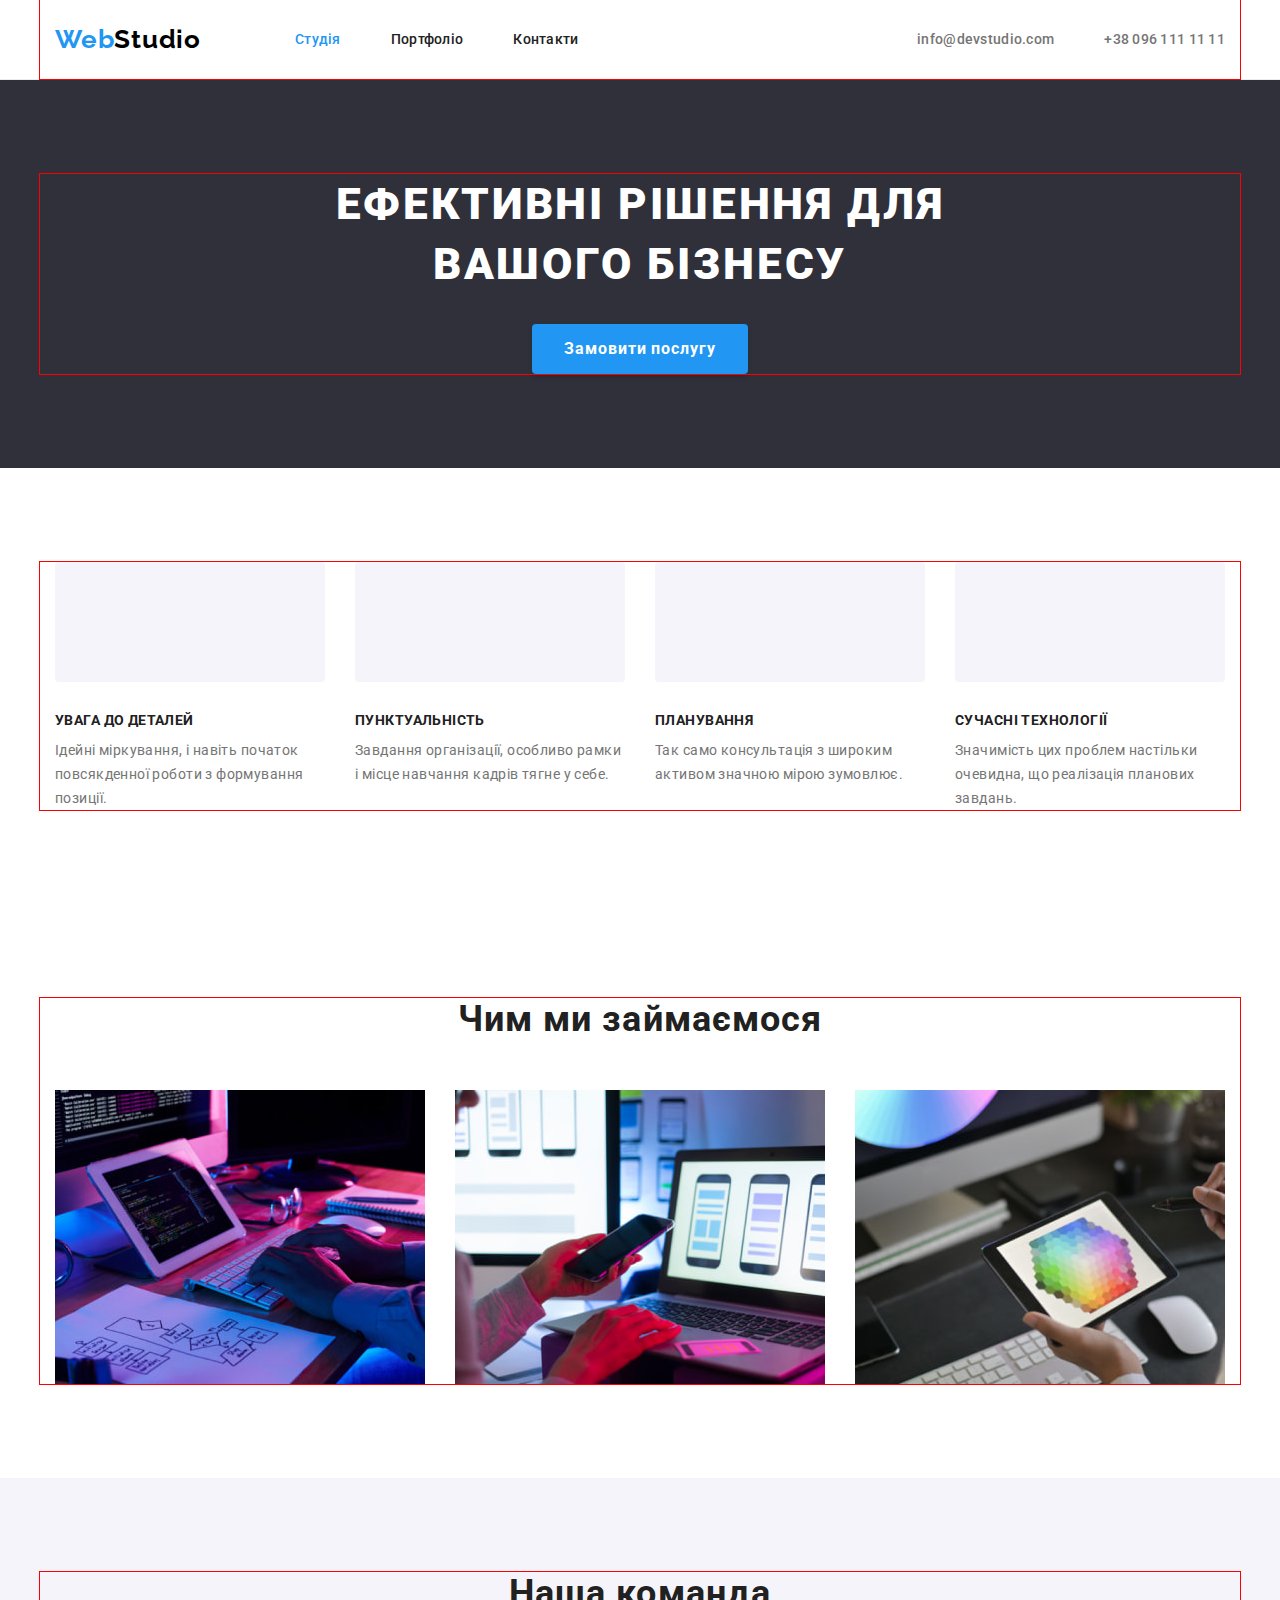
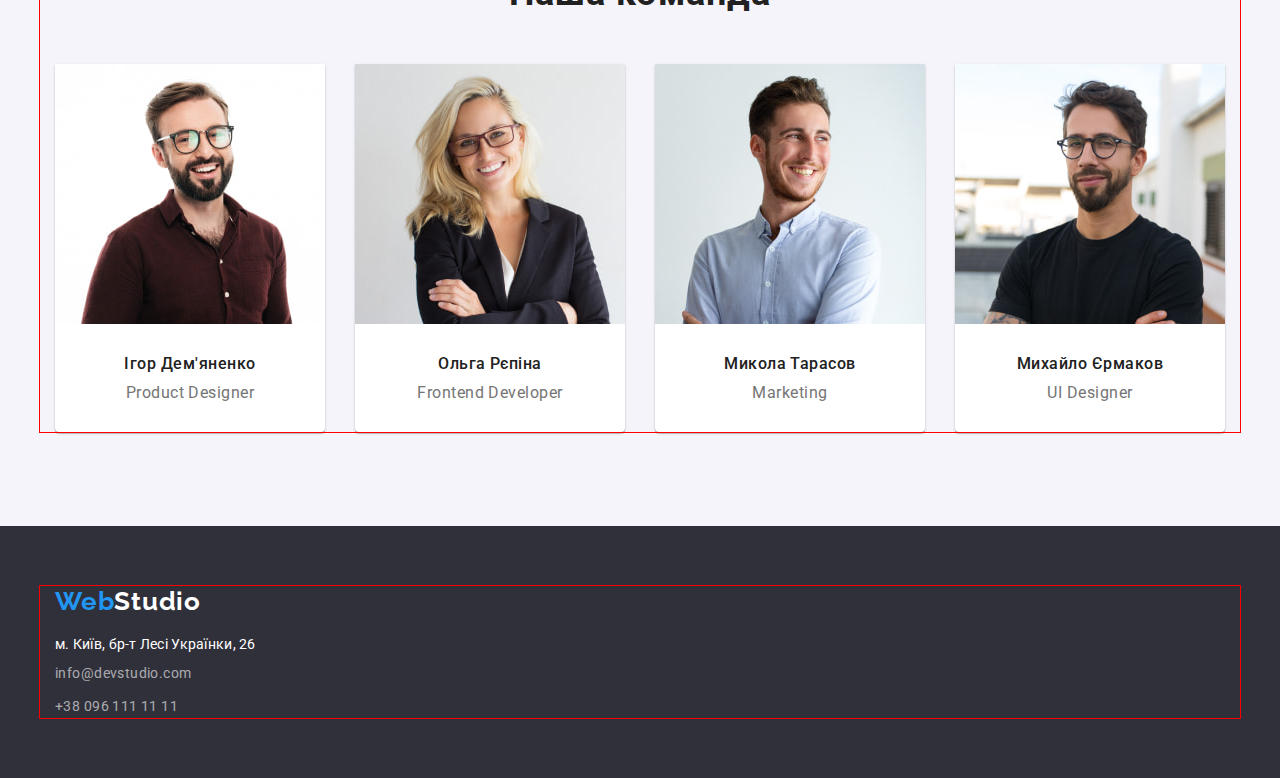
==== index.html @ a97c6497 "all css for two pages" ====
<!DOCTYPE html>
<html lang="uk">
  <head>
    <meta charset="UTF-8" />
    <meta http-equiv="X-UA-Compatible" content="IE=edge" />
    <meta name="viewport" content="width=device-width, initial-scale=1.0" />
    <title>WebStudio</title>
    <link rel="preconnect" href="https://fonts.googleapis.com" />
    <link rel="preconnect" href="https://fonts.gstatic.com" crossorigin />
    <link
      href="https://fonts.googleapis.com/css2?family=Raleway:wght@700&family=Roboto:wght@400;500;700;900&display=swap"
      rel="stylesheet"
    />
    <link rel="stylesheet" href="https://cdnjs.cloudflare.com/ajax/libs/modern-normalize/1.0.0/modern-normalize.min.css">
    <link rel="stylesheet" href="./styles.css" />
  </head>
  <body>
    <!-- Header -->
    <header class="header">
      <div class="header-container container">
        <a class="logo link" href="./index.html"
          ><span class="logo-blue">Web</span>Studio</a
        >
        <nav class="header-nav">
          <ul class="nav-list list">
            <li class="nav-item">
              <a class="nav-link link link-current" href="./index.html"
                >Студія</a
              >
            </li>
            <li class="nav-item">
              <a class="nav-link link" href="./portfolio.html">Портфоліо</a>
            </li>
            <li class="nav-item">
              <a class="nav-link link" href="./contacts.html">Контакти</a>
            </li>
        </nav>
        </ul>
        <ul class="list">
          <li class="nav-item">
            <a class="header-link link" href="mailto:info@devstudio.com"
              >info@devstudio.com</a
            >
          </li>
          <li class="nav-item">
            <a class="header-link link" href="tel:+380961111111"
              >+38 096 111 11 11</a
            >
          </li>
        </ul>
      </div>
    </header>
    <main>
      <!-- Hero -->
      <section class="hero section">
        <div class="container">
        <h1 class="title">Ефективні рішення для вашого бізнесу</h1>
        <button class="btn main-btn uppertitle" type="button">Замовити послугу
        </button>
        </div>
      </section>
      <!-- Benefits -->
      <section class="benefits section">
        <div class="container">
          <h2 class="is-hidden">benefits</h2>
        <ul class="list benefits-list">
          <li class="benefits-list-item">
            <div class="logo-bg">
              </div>
            <h3 class="uppertittle">УВАГА ДО ДЕТАЛЕЙ</h3>
            <p class="undertitle">
              Ідейні міркування, і навіть початок повсякденної роботи з
              формування позиції.
            </p>
            
          </li>
          <li class="benefits-list-item">
            <div class="logo-bg">
              </div>
            <h3 class="uppertittle">ПУНКТУАЛЬНІСТЬ</h3>
            <p class="undertitle">
              Завдання організації, особливо рамки і місце навчання кадрів тягне
              у себе.
            </p>
            
          </li>
          <li class="benefits-list-item">
            <div class="logo-bg">
              </div>
            <h3 class="uppertittle">ПЛАНУВАННЯ</h3>
            <p class="undertitle">
              Так само консультація з широким активом значною мірою зумовлює.
            </p>
            
          </li>
          <li class="benefits-list-item">
            <div class="logo-bg">
              </div>
            <h3 class="uppertittle">СУЧАСНІ ТЕХНОЛОГІЇ</h3>
            <p class="undertitle">
              Значимість цих проблем настільки очевидна, що реалізація планових
              завдань.
            </p>
            
          </li>
        </ul>
        </div>
      </section>
      <!-- About -->
      <section class="about section">
        <div class="container">
        <h2 class="section-title">Чим ми займаємося</h2>
        <ul class="about-list list">
          <li>
            <img
              src="./images/about/img1.jpeg"
              alt="notebook"
              width="370"
              height="294"
            />
          </li>
          <li>
            <img
              src="./images/about/img2.jpeg"
              alt="phone"
              width="370"
              height="294"
            />
          </li>
          <li>
            <img
              src="./images/about/img3.jpeg"
              alt="tablet"
              width="370"
              height="294"
            />
          </li>
        </ul>
        </div>
      </section>
      <!-- Team -->
      <section class="team-section section">
        <div class="container">
        <h2 class="section-title">Наша команда</h2>
        <ul class="team-list list">
          <li class="team-item card-bg">
            <img src="./images/team/img1.jpeg" alt="guy1" />
            <div class="team-description">
            <h3 class="name-uppertitle">Ігор Дем'яненко</h3>
            <p class="position">Product Designer</p>
            <!-- <ul>
                    <li></li>
                    <li></li>
                    <li></li>
                    <li></li>
                </ul> -->
              </div>
          </li>
          <li class="team-item">
            <img src="./images/team/img2.jpeg" alt="girl" />
            <div class="team-description">
            <h3 class="name-uppertitle">Ольга Рєпіна</h3>
            <p class="position">Frontend Developer</p>
            <!-- <ul>
                    <li></li>
                    <li></li>
                    <li></li>
                    <li></li>
                </ul> -->

              </div>
          </li>
          <li class="team-item">
            <img src="./images/team/img3.jpeg" alt="" />
            <div class="team-description">
            <h3 class="name-uppertitle">Микола Тарасов</h3>
            <p class="position">Marketing</p>
            <!-- <ul>
                    <li></li>
                    <li></li>
                    <li></li>
                    <li></li>
                </ul> -->
            </div>
          </li>
          <li class="team-item">
            <img src="./images/team/img4.jpeg" alt="" />
            <div class="team-description">
            <h3 class="name-uppertitle">Михайло Єрмаков</h3>
            <p class="position">UI Designer</p>
            <!-- <ul>
                    <li></li>
                    <li></li>
                    <li></li>
                    <li></li>
                </ul> -->
            </div>
          </li>
        </ul>
        </div>
      </section>
      <!-- Clients -->
      <!-- <section class="clients-section section">
        <h2></h2>
        <ul>
            <li><img src="" alt=""></li>
            <li><img src="" alt=""></li>
            <li><img src="" alt=""></li>
            <li><img src="" alt=""></li>
            <li><img src="" alt=""></li>
            <li><img src="" alt=""></li>
        </ul>
    </section> -->
      <!-- Footer -->
    </main>
    <footer class="footer">
      <div class="container">
        <div class="footer-block">
      <a class="logo-footer logo link" href="./index.html"
        ><span class="logo-blue">Web</span>Studio</a
      >
      <address class="address">
        <ul class="list">
          <li>
            <a class="footer-address link" href=""
              >м. Київ, бр-т Лесі Українки, 26</a
            >
          </li>
          <li>
            <a class="footer-link link" href="mailto:info@devstudio.com"
              >info@devstudio.com</a
            >
          </li>
          <li>
            <a class="footer-link link" href="tel:+380961111111"
              >+38 096 111 11 11</a
            >
          </li>
        </ul>
        </div>
      </address>
      </div>
    </footer>
  </body>
</html>
---- styles.css ----
:root {
  --accent-color: #2196f3;
  --main-title-color: #212121;
  --typography-color: #757575;
  --logo-color: #000;
  --main-color: #ffffff;
  --background-color: #2f303a;
  --border-color: #ECECEC;
  --background-color-btn:#f5f4fa;
  --portfolio-border-color:#EEE;
  --indent: 30px;
  --items: 4;
}
body {
  font-family: "Roboto", sans-serif;
  background-color: var(--main-color);
  font-size: 14px;
  letter-spacing: 0.28px;
  color: var(--main-title-color);
}
.container {
  width: 1200px;
  padding: 0 15px;
  margin: 0 auto;
  outline: 1px red solid;
}
.link {
  text-decoration: none;
}
/* .link-current {
  color: var(--accent-color);
} */

/* reset starts */
h1,
h2,
h3,
h4,
h5,
h6,
p {
  margin: 0;
}
.list {
  list-style: none;
  margin: 0;
  padding: 0;
}

img {
  display: block;
  max-width: 100%;
  height: auto;
}
.btn {
  flex-shrink: 0;
  border-radius: 4px;
  background: var(--accent-color);
  box-shadow: 0px 4px 4px 0px rgba(0, 0, 0, 0.15);
}

.btn:hover,
.btn:focus,
.btn-list:hover,
.btn-list:focus {
  color: var(--main-color);
  background: var(--accent-color);
}
.section {
  padding-top: 94px;
  padding-bottom: 94px;
}
/* reset ends */

/* Header */
.header {
  border-bottom: 1px solid var(--border-color);
  background: var(--main-color);
}

.header-container {
  display: flex;
  flex-direction: row;
  align-items: center;
}
.header .list,
.header-nav .list {
  display: flex;
  flex-direction: row;
  column-gap: 50px;
  margin-left: auto;
}

.logo {
  font-family: "Raleway";
  color: var(--logo-color);
  font-size: 26px;
  font-style: normal;
  font-weight: 700;
  line-height: normal;
  letter-spacing: 0.78px;
  margin-right: 94px;
  padding-top: 24px;
  padding-bottom: 25px;
}
.logo-blue {
  color: var(--accent-color);
}

.nav-list {
  margin: 0;
  padding: 0;
}

/* .nav-item {
    
} */
.header-link,
.nav-link {
  font-style: normal;
  font-weight: 500;
  line-height: normal;
  letter-spacing: 0.28px;
  color: var(--main-title-color);
}
.header-link {
    /* font-style: normal;
    font-weight: 500;
    line-height: normal;
    letter-spacing: 0.28px; */
  color: var(--typography-color);
}
.header-link:hover,
.header-link:focus,
.nav-link:hover,
.nav-link:focus,
.footer-link:hover,
.footer-link:focus,
.link-current {
  color: var(--accent-color);
}

/* Hero */
.hero {
  max-width: 1600px;
  text-align: center;
  background-color: var(--background-color);
}
.title {
  width: 696px;
  margin-right: auto;
  margin-left: auto;
  margin-bottom: 30px;
  color: var(--main-color);
  text-align: center;
  font-size: 44px;
  font-style: normal;
  font-weight: 900;
  line-height: 60px;
  letter-spacing: 2.64px;
  text-transform: uppercase;
}
.main-btn {
  min-width: 216px;
  padding: 10px 32px;
  margin: auto;
  border-style: none;
  color: var(--main-color);
    text-align: center;
    font-size: 16px;
    font-style: normal;
    font-weight: 700;
    line-height: 30px;
    letter-spacing: 0.96px;
}

.name-uppertitle {
  color: var(--main-title-color);
  font-size: 16px;
  text-align: center;
  font-style: normal;
  font-weight: 500;
  line-height: normal;
  letter-spacing: 0.48px;
  margin-top: 30px;
}


/* Benefits */
.benefits .list {
  display: flex;
  flex-direction: row;
  gap: 30px;
}
.benefits-list-item {
  flex-basis: calc((100% - var(--indent) * var(--items) - 1)) / var(--items);
}
.is-hidden {
  display: none;
}
.uppertittle {
  color: var(--main-title-color);
  font-size: 14px;
  font-style: normal;
  font-weight: 700;
  line-height: calc(16/ 14);
  letter-spacing: 0.42px;
  margin-bottom: 10px;
} 
.undertitle {
  color: var(--typography-color);
  font-style: normal;
  font-weight: 400;
  line-height: 24px;
  letter-spacing: 0.42px;
}
.logo-bg {
  width: 270px;
  height: 120px;
  display: block;
  padding: 25px 100px;
  border-radius: 4px;
  background-color: #F5F4FA;
  margin-bottom: 30px;
}
/* ABOUT */
.section-title {
  text-align: center;
  font-size: 36px;
  font-style: normal;
  font-weight: 700;
  line-height: normal;
  letter-spacing: 1.08px;
  margin-bottom: 50px;
}
.about-list {
  display:flex;
  flex-direction: row;
  gap: 30px;
}

/* Team */
.team-section {
  background:#F5F4FA;
}
.team-list {
display: flex;
flex-direction: row;
gap: 30px;
}
.team-description {
  margin: 30px auto;
}
.team-item {
  border-radius: 0px 0px 4px 4px;
    background: #FFF;
  
    box-shadow: 0px 2px 1px 0px rgba(0, 0, 0, 0.20), 0px 1px 1px 0px rgba(0, 0, 0, 0.14), 0px 1px 3px 0px rgba(0, 0, 0, 0.12);
}
.position {
  color: var(--typography-color);
  text-align: center;
  font-size: 16px;
  font-style: normal;
  font-weight: 400;
  line-height: normal;
  letter-spacing: 0.48px;
  margin-top: 10px;
}

/* Footer */
.footer {
  padding: 60px 0;
  background-color: var(--background-color);
}
.footer .container {
  display: flex;
  column-gap: 70px;
  align-items: baseline;
}
.logo-footer,
.footer-address {
  color: var(--main-color);
}

.address {
  margin-top: 20px;
  font-style: normal;
}

.footer-link {
  color: rgba(255, 255, 255, 0.6);
  font-style: normal;
  font-weight: 400;
  line-height: calc(24/14);
  letter-spacing: 0.42px;
  text-decoration: none;
}
.address li:nth-child(-n + 2) {
  margin-bottom: 9px;
}

/* ----SECOND PAGE---- */
.portfolio-btn {
  font-family: inherit;
  font-weight: 500;
  font-size: 16px;
  line-height: 26px;
  text-align: center;
  letter-spacing: 0.48px;
  cursor: pointer;
  border-style: none;
  background: var(--background-color-btn);
  border-radius: 4px;
  padding: 6px 22px;
}
.portfolio-list-btn {
    margin-bottom: 50px;
      display: flex;
      justify-content: center;
      column-gap: 8px;

}
.portfolio-list {
  display: flex;
  flex-wrap: wrap;
  gap: 30px;
}
.description {
  padding: 20px 24px;
  border-right: var(--portfolio-border-color) 1px solid;
  border-left: var(--portfolio-border-color) 1px solid;
  border-bottom: var(--portfolio-border-color) 1px solid;
}

.subtitle {
  color: var(--main-title-color);
    font-size: 18px;
    font-style: normal;
    font-weight: 700;
    line-height: calc(36/18);
    letter-spacing: 1.08px;
}

.project {
  color:var(--typography-color);
    font-size: 16px;
    font-style: normal;
    font-weight: 400;
    line-height: calc(30/16);
    letter-spacing: 0.48px;
}
/* .btn-list {

} */
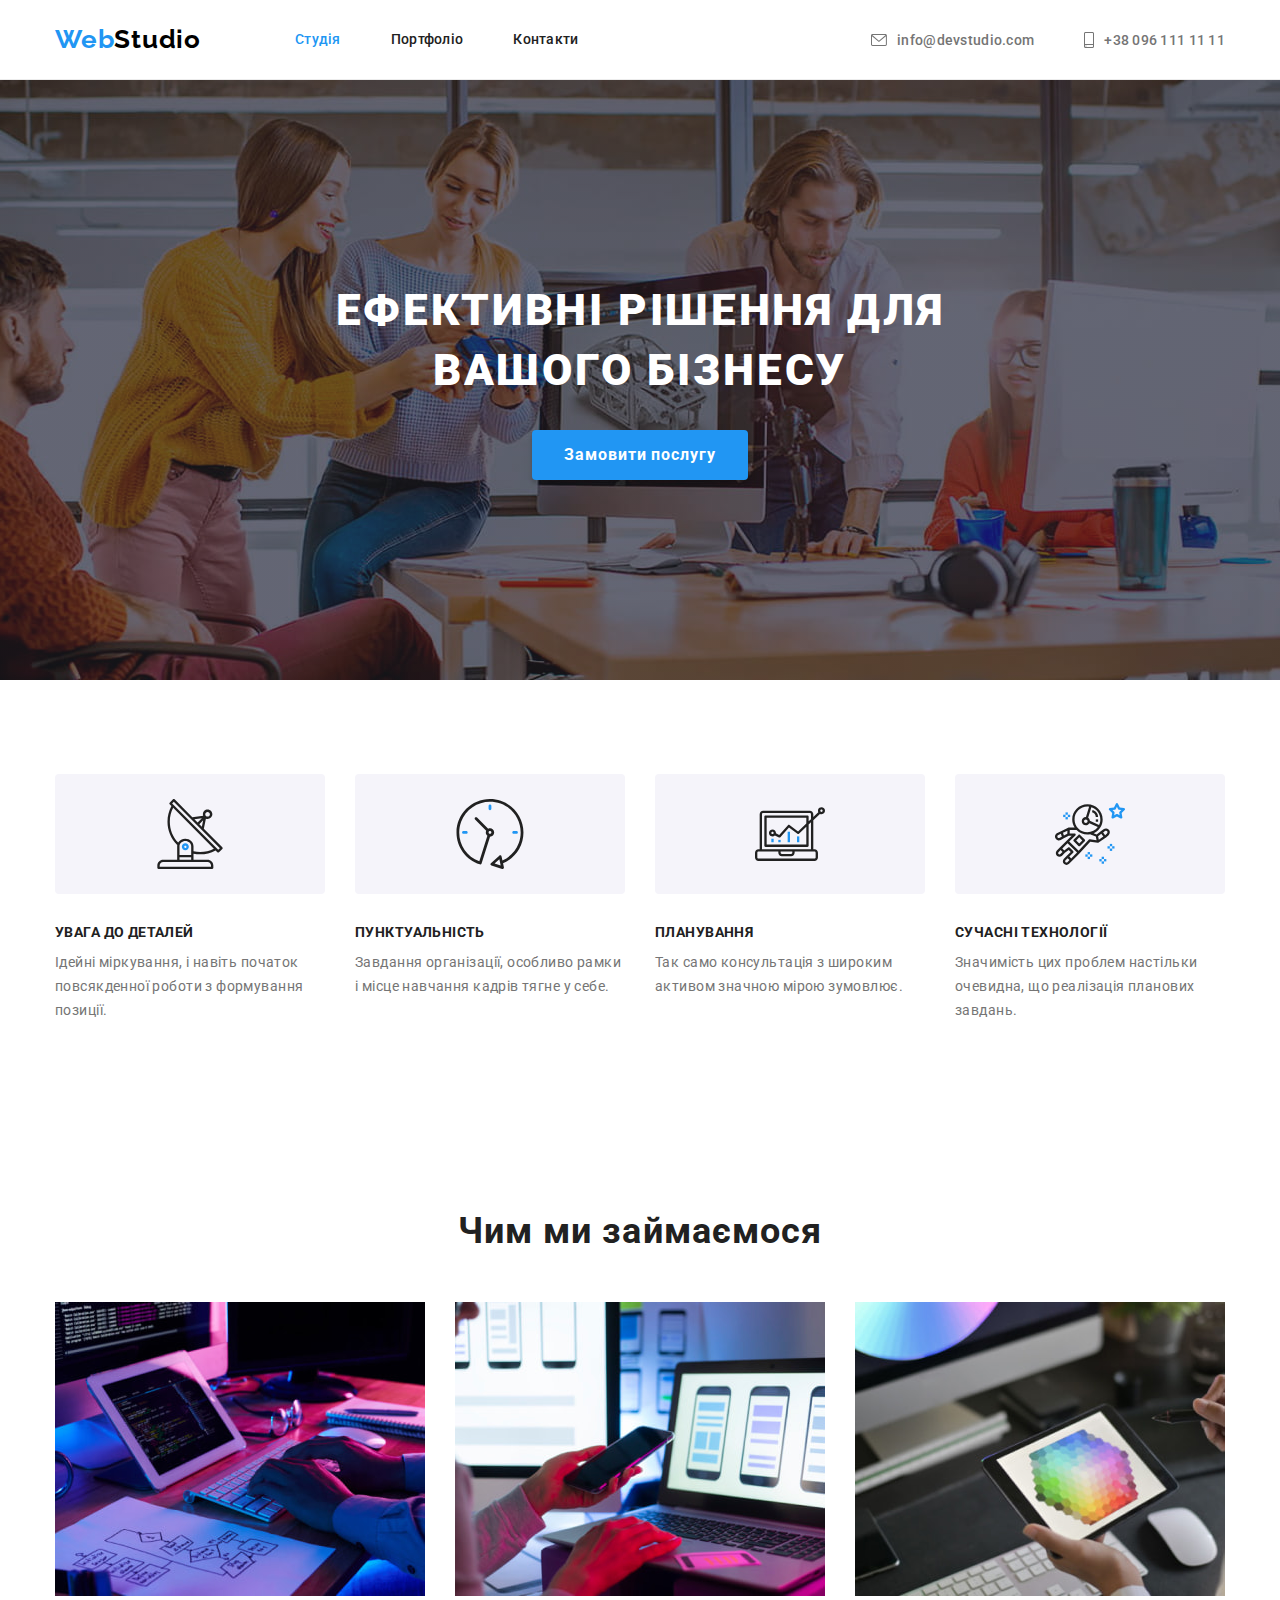
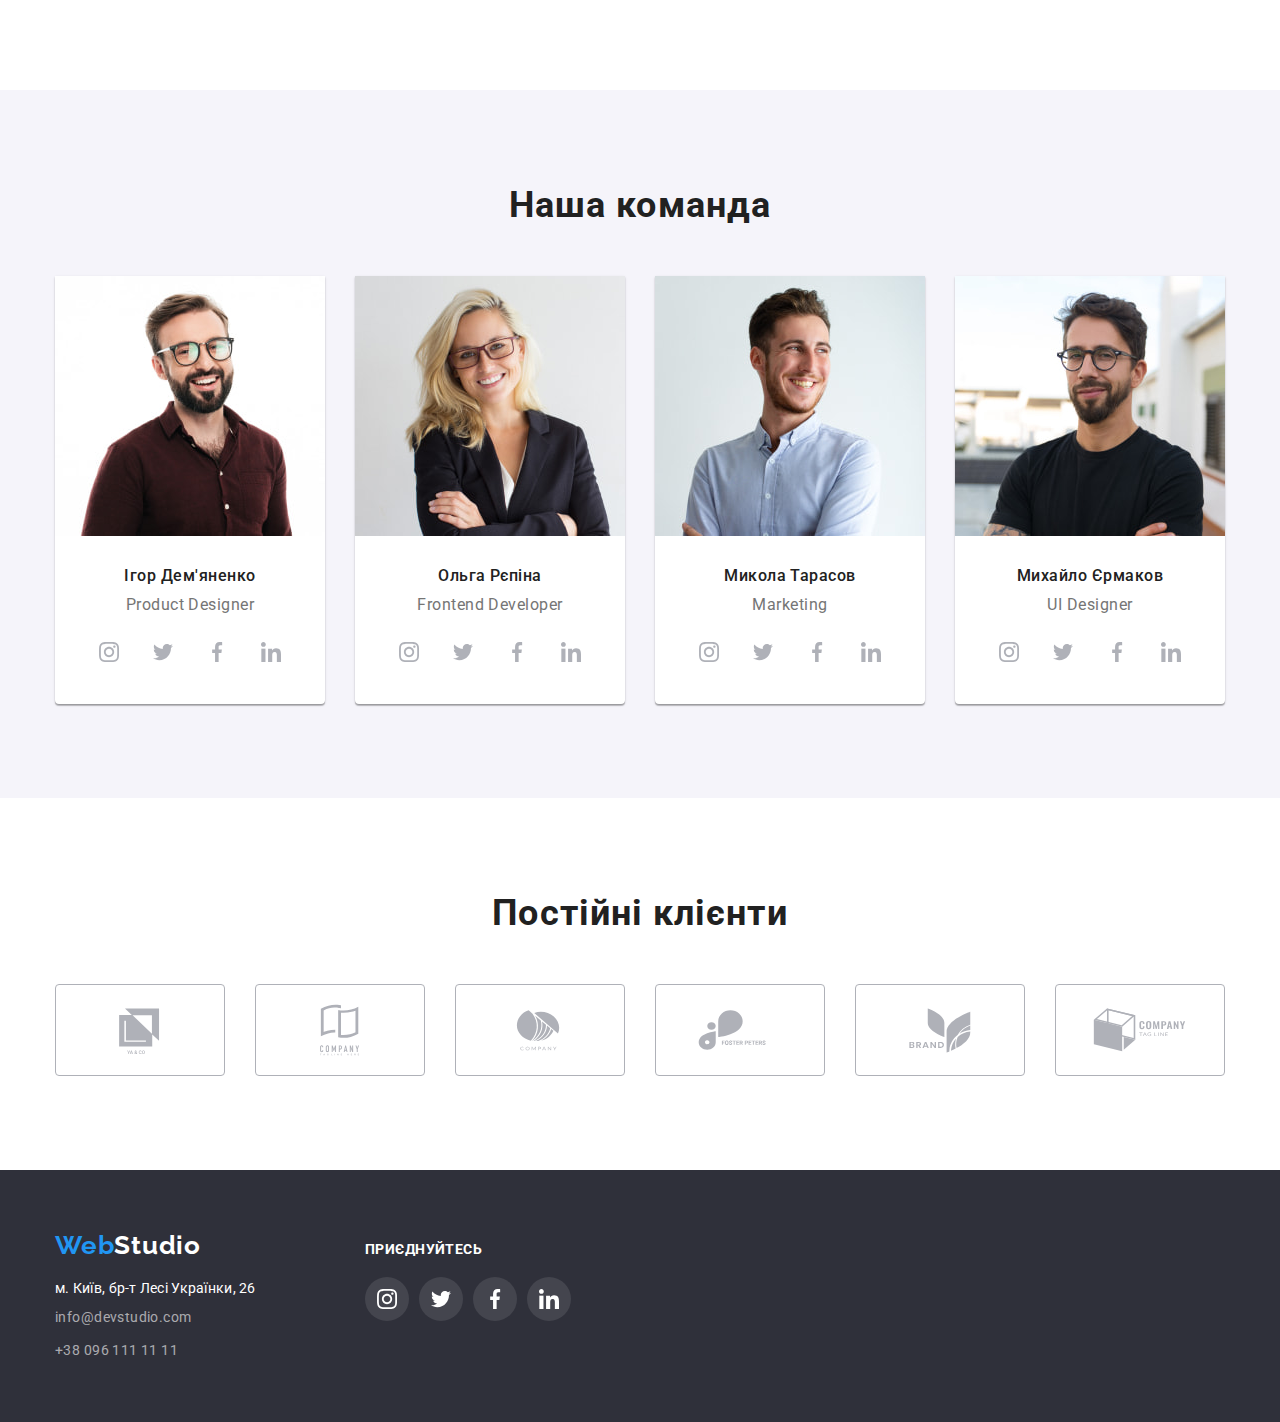
==== commit 5526d26c: "icons+bg-images" ====
--- a/index.html
+++ b/index.html
@@ -1,245 +1,407 @@
 <!DOCTYPE html>
 <html lang="uk">
-  <head>
-    <meta charset="UTF-8" />
-    <meta http-equiv="X-UA-Compatible" content="IE=edge" />
-    <meta name="viewport" content="width=device-width, initial-scale=1.0" />
-    <title>WebStudio</title>
-    <link rel="preconnect" href="https://fonts.googleapis.com" />
-    <link rel="preconnect" href="https://fonts.gstatic.com" crossorigin />
-    <link
-      href="https://fonts.googleapis.com/css2?family=Raleway:wght@700&family=Roboto:wght@400;500;700;900&display=swap"
-      rel="stylesheet"
-    />
-    <link rel="stylesheet" href="https://cdnjs.cloudflare.com/ajax/libs/modern-normalize/1.0.0/modern-normalize.min.css">
-    <link rel="stylesheet" href="./styles.css" />
-  </head>
-  <body>
-    <!-- Header -->
-    <header class="header">
-      <div class="header-container container">
-        <a class="logo link" href="./index.html"
-          ><span class="logo-blue">Web</span>Studio</a
-        >
-        <nav class="header-nav">
-          <ul class="nav-list list">
-            <li class="nav-item">
-              <a class="nav-link link link-current" href="./index.html"
-                >Студія</a
-              >
-            </li>
-            <li class="nav-item">
-              <a class="nav-link link" href="./portfolio.html">Портфоліо</a>
-            </li>
-            <li class="nav-item">
-              <a class="nav-link link" href="./contacts.html">Контакти</a>
-            </li>
-        </nav>
-        </ul>
-        <ul class="list">
+
+<head>
+  <meta charset="UTF-8" />
+  <meta http-equiv="X-UA-Compatible" content="IE=edge" />
+  <meta name="viewport" content="width=device-width, initial-scale=1.0" />
+  <title>WebStudio</title>
+  <link rel="preconnect" href="https://fonts.googleapis.com" />
+  <link rel="preconnect" href="https://fonts.gstatic.com" crossorigin />
+  <link href="https://fonts.googleapis.com/css2?family=Raleway:wght@700&family=Roboto:wght@400;500;700;900&display=swap"
+    rel="stylesheet" />
+  <link rel="stylesheet" href="https://cdnjs.cloudflare.com/ajax/libs/modern-normalize/1.0.0/modern-normalize.min.css">
+  <link rel="stylesheet" href="./styles.css" />
+</head>
+
+<body>
+  <!-- Header -->
+  <header class="header">
+    <div class="header-container container">
+      <a class="logo link" href="./index.html"><span class="logo-blue">Web</span>Studio</a>
+      <nav class="header-nav">
+        <ul class="nav-list list">
           <li class="nav-item">
-            <a class="header-link link" href="mailto:info@devstudio.com"
-              >info@devstudio.com</a
-            >
+            <a class="nav-link link link-current" href="./index.html">Студія</a>
           </li>
           <li class="nav-item">
-            <a class="header-link link" href="tel:+380961111111"
-              >+38 096 111 11 11</a
-            >
-          </li>
-        </ul>
-      </div>
-    </header>
-    <main>
-      <!-- Hero -->
-      <section class="hero section">
-        <div class="container">
+            <a class="nav-link link" href="./portfolio.html">Портфоліо</a>
+          </li>
+          <li class="nav-item">
+            <a class="nav-link link" href="./contacts.html">Контакти</a>
+          </li>
+      </nav>
+      </ul>
+      <ul class="list">
+        <li class="nav-item">
+          <a class="header-link link" href="mailto:info@devstudio.com">
+            <svg class="header-icon" width="16" height="12">
+              <use href="./images/icons/icons.svg#icon-envelope"></use>
+            </svg> info@devstudio.com</a>
+        </li>
+        <li class="nav-item">
+          <a class="header-link link" href="tel:+380961111111">
+            <svg class="header-icon" width="10" height="16">
+              <use href="./images/icons/icons.svg#icon-smartphone"></use>
+            </svg>+38 096 111 11 11</a>
+        </li>
+      </ul>
+    </div>
+  </header>
+  <main>
+    <!-- Hero -->
+    <section class="hero section">
+      <div class="container">
         <h1 class="title">Ефективні рішення для вашого бізнесу</h1>
-        <button class="btn main-btn uppertitle" type="button">Замовити послугу
+        <button class="btn main-btn btn-uppertitle" type="button">Замовити послугу
         </button>
-        </div>
-      </section>
-      <!-- Benefits -->
-      <section class="benefits section">
-        <div class="container">
-          <h2 class="is-hidden">benefits</h2>
+      </div>
+    </section>
+    <!-- Benefits -->
+    <section class="benefits section">
+      <div class="container">
+        <h2 class="is-hidden">benefits</h2>
         <ul class="list benefits-list">
           <li class="benefits-list-item">
             <div class="logo-bg">
-              </div>
-            <h3 class="uppertittle">УВАГА ДО ДЕТАЛЕЙ</h3>
+              <svg class="benefits-svg" width="70" height="70">
+                <use href="/images/icons/icons.svg#icon-antenna"></use>
+              </svg>
+            </div>
+            <h3 class="uppertitle">УВАГА ДО ДЕТАЛЕЙ</h3>
             <p class="undertitle">
               Ідейні міркування, і навіть початок повсякденної роботи з
               формування позиції.
             </p>
-            
+
           </li>
           <li class="benefits-list-item">
             <div class="logo-bg">
-              </div>
-            <h3 class="uppertittle">ПУНКТУАЛЬНІСТЬ</h3>
+              <svg class="benefits-svg" width="70" height="70">
+                <use href="/images/icons/icons.svg#icon-clock"></use>
+              </svg>
+            </div>
+            <h3 class="uppertitle">ПУНКТУАЛЬНІСТЬ</h3>
             <p class="undertitle">
               Завдання організації, особливо рамки і місце навчання кадрів тягне
               у себе.
             </p>
-            
+
           </li>
           <li class="benefits-list-item">
             <div class="logo-bg">
-              </div>
-            <h3 class="uppertittle">ПЛАНУВАННЯ</h3>
+              <svg class="benefits-svg" width="70" height="70">
+                <use href="/images/icons/icons.svg#icon-diagram"></use>
+              </svg>
+            </div>
+            <h3 class="uppertitle">ПЛАНУВАННЯ</h3>
             <p class="undertitle">
               Так само консультація з широким активом значною мірою зумовлює.
             </p>
-            
+
           </li>
           <li class="benefits-list-item">
             <div class="logo-bg">
-              </div>
-            <h3 class="uppertittle">СУЧАСНІ ТЕХНОЛОГІЇ</h3>
+              <svg class="benefits-svg" width="70" height="70">
+                <use href="/images/icons/icons.svg#icon-astronaut"></use>
+              </svg>
+            </div>
+            <h3 class="uppertitle">СУЧАСНІ ТЕХНОЛОГІЇ</h3>
             <p class="undertitle">
               Значимість цих проблем настільки очевидна, що реалізація планових
               завдань.
             </p>
-            
+
           </li>
         </ul>
-        </div>
-      </section>
-      <!-- About -->
-      <section class="about section">
-        <div class="container">
+      </div>
+    </section>
+    <!-- About -->
+    <section class="about section">
+      <div class="container">
         <h2 class="section-title">Чим ми займаємося</h2>
         <ul class="about-list list">
           <li>
-            <img
-              src="./images/about/img1.jpeg"
-              alt="notebook"
-              width="370"
-              height="294"
-            />
+            <img src="./images/about/img1.jpeg" alt="notebook" width="370" height="294" />
           </li>
           <li>
-            <img
-              src="./images/about/img2.jpeg"
-              alt="phone"
-              width="370"
-              height="294"
-            />
+            <img src="./images/about/img2.jpeg" alt="phone" width="370" height="294" />
           </li>
           <li>
-            <img
-              src="./images/about/img3.jpeg"
-              alt="tablet"
-              width="370"
-              height="294"
-            />
+            <img src="./images/about/img3.jpeg" alt="tablet" width="370" height="294" />
           </li>
         </ul>
-        </div>
-      </section>
-      <!-- Team -->
-      <section class="team-section section">
-        <div class="container">
+      </div>
+    </section>
+    <!-- Team -->
+    <section class="team-section section">
+      <div class="container">
         <h2 class="section-title">Наша команда</h2>
         <ul class="team-list list">
           <li class="team-item card-bg">
             <img src="./images/team/img1.jpeg" alt="guy1" />
             <div class="team-description">
-            <h3 class="name-uppertitle">Ігор Дем'яненко</h3>
-            <p class="position">Product Designer</p>
-            <!-- <ul>
-                    <li></li>
-                    <li></li>
-                    <li></li>
-                    <li></li>
-                </ul> -->
-              </div>
+              <h3 class="name-uppertitle">Ігор Дем'яненко</h3>
+              <p class="position">Product Designer</p>
+              <ul class="socials-list list">
+                <li class="socials-item">
+                  <a class="socials-link link" href="https://www.instagram.com/" target="_blank"
+                    rel="noopener noreferrer">
+                    <svg class="socials-icon" width="20" height="20">
+                      <use href="./images/icons/icons.svg#icon-instagram"></use>
+                    </svg>
+                  </a>
+                </li>
+                <li class="socials-item">
+                  <a class="socials-link link" href="https://www.twitter.com/" target="_blank"
+                    rel="noopener noreferrer">
+                    <svg class="socials-icon" width="20" height="20">
+                      <use href="./images/icons/icons.svg#icon-twitter"></use>
+                    </svg>
+                  </a>
+                </li>
+                <li class="socials-item">
+                  <a class="socials-link link" href="https://www.facebook.com/" target="_blank"
+                    rel="noopener noreferrer">
+                    <svg class="socials-icon" width="20" height="20">
+                      <use href="./images/icons/icons.svg#icon-facebook"></use>
+                    </svg>
+                  </a>
+                </li>
+                <li class="socials-item">
+                  <a class="socials-link link" href="https://www.linkedin.com/" target="_blank"
+                    rel="noopener noreferrer">
+                    <svg class="socials-icon" width="20" height="20">
+                      <use href="./images/icons/icons.svg#icon-linkedin"></use>
+                    </svg>
+                  </a>
+                </li>
+              </ul>
+            </div>
           </li>
           <li class="team-item">
             <img src="./images/team/img2.jpeg" alt="girl" />
             <div class="team-description">
-            <h3 class="name-uppertitle">Ольга Рєпіна</h3>
-            <p class="position">Frontend Developer</p>
-            <!-- <ul>
-                    <li></li>
-                    <li></li>
-                    <li></li>
-                    <li></li>
-                </ul> -->
-
-              </div>
+              <h3 class="name-uppertitle">Ольга Рєпіна</h3>
+              <p class="position">Frontend Developer</p>
+              <ul class="socials-list list">
+                <li class="socials-item">
+                  <a class="socials-link link" href="https://www.instagram.com/" target="_blank"
+                    rel="noopener noreferrer">
+                    <svg class="socials-icon" width="20" height="20">
+                      <use href="./images/icons/icons.svg#icon-instagram"></use>
+                    </svg>
+                  </a>
+                </li>
+                <li class="socials-item">
+                  <a class="socials-link link" href="https://www.twitter.com/" target="_blank"
+                    rel="noopener noreferrer">
+                    <svg class="socials-icon" width="20" height="20">
+                      <use href="./images/icons/icons.svg#icon-twitter"></use>
+                    </svg>
+                  </a>
+                </li>
+                <li class="socials-item">
+                  <a class="socials-link link" href="https://www.facebook.com/" target="_blank"
+                    rel="noopener noreferrer">
+                    <svg class="socials-icon" width="20" height="20">
+                      <use href="./images/icons/icons.svg#icon-facebook"></use>
+                    </svg>
+                  </a>
+                </li>
+                <li class="socials-item">
+                  <a class="socials-link link" href="https://www.linkedin.com/" target="_blank"
+                    rel="noopener noreferrer">
+                    <svg class="socials-icon" width="20" height="20">
+                      <use href="./images/icons/icons.svg#icon-linkedin"></use>
+                    </svg>
+                  </a>
+                </li>
+              </ul>
+            </div>
           </li>
           <li class="team-item">
             <img src="./images/team/img3.jpeg" alt="" />
             <div class="team-description">
-            <h3 class="name-uppertitle">Микола Тарасов</h3>
-            <p class="position">Marketing</p>
-            <!-- <ul>
-                    <li></li>
-                    <li></li>
-                    <li></li>
-                    <li></li>
-                </ul> -->
+              <h3 class="name-uppertitle">Микола Тарасов</h3>
+              <p class="position">Marketing</p>
+              <ul class="socials-list list">
+                <li class="socials-item">
+                  <a class="socials-link link" href="https://www.instagram.com/" target="_blank"
+                    rel="noopener noreferrer">
+                    <svg class="socials-icon" width="20" height="20">
+                      <use href="./images/icons/icons.svg#icon-instagram"></use>
+                    </svg>
+                  </a>
+                </li>
+                <li class="socials-item">
+                  <a class="socials-link link" href="https://www.twitter.com/" target="_blank"
+                    rel="noopener noreferrer">
+                    <svg class="socials-icon" width="20" height="20">
+                      <use href="./images/icons/icons.svg#icon-twitter"></use>
+                    </svg>
+                  </a>
+                </li>
+                <li class="socials-item">
+                  <a class="socials-link link" href="https://www.facebook.com/" target="_blank"
+                    rel="noopener noreferrer">
+                    <svg class="socials-icon" width="20" height="20">
+                      <use href="./images/icons/icons.svg#icon-facebook"></use>
+                    </svg>
+                  </a>
+                </li>
+                <li class="socials-item">
+                  <a class="socials-link link" href="https://www.linkedin.com/" target="_blank"
+                    rel="noopener noreferrer">
+                    <svg class="socials-icon" width="20" height="20">
+                      <use href="./images/icons/icons.svg#icon-linkedin"></use>
+                    </svg>
+                  </a>
+                </li>
+              </ul>
             </div>
           </li>
           <li class="team-item">
             <img src="./images/team/img4.jpeg" alt="" />
             <div class="team-description">
-            <h3 class="name-uppertitle">Михайло Єрмаков</h3>
-            <p class="position">UI Designer</p>
-            <!-- <ul>
-                    <li></li>
-                    <li></li>
-                    <li></li>
-                    <li></li>
-                </ul> -->
+              <h3 class="name-uppertitle">Михайло Єрмаков</h3>
+              <p class="position">UI Designer</p>
+              <ul class="socials-list list">
+                <li class="socials-item">
+                  <a class="socials-link link" href="https://www.instagram.com/" target="_blank"
+                    rel="noopener noreferrer">
+                    <svg class="socials-icon" width="20" height="20">
+                      <use href="./images/icons/icons.svg#icon-instagram"></use>
+                    </svg>
+                  </a>
+                </li>
+                <li class="socials-item">
+                  <a class="socials-link link" href="https://www.twitter.com/" target="_blank"
+                    rel="noopener noreferrer">
+                    <svg class="socials-icon" width="20" height="20">
+                      <use href="./images/icons/icons.svg#icon-twitter"></use>
+                    </svg>
+                  </a>
+                </li>
+                <li class="socials-item">
+                  <a class="socials-link link" href="https://www.facebook.com/" target="_blank"
+                    rel="noopener noreferrer">
+                    <svg class="socials-icon" width="20" height="20">
+                      <use href="./images/icons/icons.svg#icon-facebook"></use>
+                    </svg>
+                  </a>
+                </li>
+                <li class="socials-item">
+                  <a class="socials-link link" href="https://www.linkedin.com/" target="_blank"
+                    rel="noopener noreferrer">
+                    <svg class="socials-icon" width="20" height="20">
+                      <use href="./images/icons/icons.svg#icon-linkedin"></use>
+                    </svg>
+                  </a>
+                </li>
+              </ul>
             </div>
           </li>
         </ul>
-        </div>
-      </section>
-      <!-- Clients -->
-      <!-- <section class="clients-section section">
-        <h2></h2>
-        <ul>
-            <li><img src="" alt=""></li>
-            <li><img src="" alt=""></li>
-            <li><img src="" alt=""></li>
-            <li><img src="" alt=""></li>
-            <li><img src="" alt=""></li>
-            <li><img src="" alt=""></li>
+      </div>
+    </section>
+    <!-- Clients -->
+    <section class="clients section">
+      <h2 class="section-title">Постійні клієнти</h2>
+      <div class="container">
+        <ul class="list clients-list">
+          <li class="clients-item">
+            <svg class="socials-icon" width="106" height="60">
+              <use href="./images/icons/icons.svg#icon-client"></use>
+            </svg>
+          </li>
+          <li class="clients-item">
+            <svg class="socials-icon" width="106" height="60">
+              <use href="./images/icons/icons.svg#icon-client2"></use>
+            </svg>
+          </li>
+          <li class="clients-item">
+            <svg class="socials-icon" width="106" height="60">
+              <use href="./images/icons/icons.svg#icon-client3"></use>
+            </svg>
+          </li>
+          <li class="clients-item">
+            <svg class="socials-icon" width="106" height="60">
+              <use href="./images/icons/icons.svg#icon-client4"></use>
+            </svg>
+          </li>
+          <li class="clients-item">
+            <svg class="socials-icon" width="106" height="60">
+              <use href="./images/icons/icons.svg#icon-client5"></use>
+            </svg>
+          </li>
+          <li class="clients-item">
+            <svg class="socials-icon" width="106" height="60">
+              <use href="./images/icons/icons.svg#icon-client6"></use>
+            </svg>
+          </li>
         </ul>
-    </section> -->
-      <!-- Footer -->
-    </main>
-    <footer class="footer">
-      <div class="container">
-        <div class="footer-block">
-      <a class="logo-footer logo link" href="./index.html"
-        ><span class="logo-blue">Web</span>Studio</a
-      >
-      <address class="address">
-        <ul class="list">
-          <li>
-            <a class="footer-address link" href=""
-              >м. Київ, бр-т Лесі Українки, 26</a
-            >
-          </li>
-          <li>
-            <a class="footer-link link" href="mailto:info@devstudio.com"
-              >info@devstudio.com</a
-            >
-          </li>
-          <li>
-            <a class="footer-link link" href="tel:+380961111111"
-              >+38 096 111 11 11</a
-            >
+      </div>
+    </section>
+    <!-- Footer -->
+  </main>
+  <footer class="footer">
+    <div class="container">
+      <div class="footer-block">
+        <a class="logo-footer logo link" href="./index.html"><span class="logo-blue">Web</span>Studio</a>
+        <address class="address">
+          <ul class="list">
+            <li>
+              <a class="footer-address link" href="">м. Київ, бр-т Лесі Українки, 26</a>
+            </li>
+            <li>
+              <a class="footer-link link" href="mailto:info@devstudio.com">info@devstudio.com</a>
+            </li>
+            <li>
+              <a class="footer-link link" href="tel:+380961111111">+38 096 111 11 11</a>
+            </li>
+          </ul>
+        </address>
+      </div>
+      <div class="footer-socials">
+        <h3 class="uppertitle ft-title">приєднуйтесь</h3>
+        <ul class="socials-list list">
+          <li class="socials-item">
+            <a class="socials-link socials-ft link" href="https://www.instagram.com/" target="_blank"
+              rel="noopener noreferrer">
+              <svg class="socials-icon" width="20" height="20">
+                <use href="./images/icons/icons.svg#icon-instagram"></use>
+              </svg>
+            </a>
+          </li>
+          <li class="socials-item">
+            <a class="socials-link socials-ft link" href="https://www.twitter.com/" target="_blank"
+              rel="noopener noreferrer">
+              <svg class="socials-icon" width="20" height="20">
+                <use href="./images/icons/icons.svg#icon-twitter"></use>
+              </svg>
+            </a>
+          </li>
+          <li class="socials-item">
+            <a class="socials-link socials-ft link" href="https://www.facebook.com/" target="_blank"
+              rel="noopener noreferrer">
+              <svg class="socials-icon" width="20" height="20">
+                <use href="./images/icons/icons.svg#icon-facebook"></use>
+              </svg>
+            </a>
+          </li>
+          <li class="socials-item">
+            <a class="socials-link socials-ft link" href="https://www.linkedin.com/" target="_blank"
+              rel="noopener noreferrer">
+              <svg class="socials-icon" width="20" height="20">
+                <use href="./images/icons/icons.svg#icon-linkedin"></use>
+              </svg>
+            </a>
           </li>
         </ul>
-        </div>
-      </address>
-      </div>
-    </footer>
-  </body>
-</html>
+      </div>
+    </div>
+  </footer>
+</body>
+
+</html>--- a/styles.css
+++ b/styles.css
@@ -1,4 +1,3 @@
-
 :root {
   --accent-color: #2196f3;
   --main-title-color: #212121;
@@ -6,12 +5,13 @@
   --logo-color: #000;
   --main-color: #ffffff;
   --background-color: #2f303a;
-  --border-color: #ECECEC;
-  --background-color-btn:#f5f4fa;
-  --portfolio-border-color:#EEE;
+  --border-color: #ececec;
+  --background-color-btn: #f5f4fa;
+  --portfolio-border-color: #eee;
   --indent: 30px;
   --items: 4;
 }
+
 body {
   font-family: "Roboto", sans-serif;
   background-color: var(--main-color);
@@ -19,18 +19,21 @@
   letter-spacing: 0.28px;
   color: var(--main-title-color);
 }
+
 .container {
   width: 1200px;
   padding: 0 15px;
   margin: 0 auto;
-  outline: 1px red solid;
-}
+  /* outline: 1px red solid; */
+}
+
 .link {
   text-decoration: none;
 }
-/* .link-current {
+
+.link-current {
   color: var(--accent-color);
-} */
+}
 
 /* reset starts */
 h1,
@@ -42,6 +45,7 @@
 p {
   margin: 0;
 }
+
 .list {
   list-style: none;
   margin: 0;
@@ -53,6 +57,7 @@
   max-width: 100%;
   height: auto;
 }
+
 .btn {
   flex-shrink: 0;
   border-radius: 4px;
@@ -67,10 +72,12 @@
   color: var(--main-color);
   background: var(--accent-color);
 }
+
 .section {
   padding-top: 94px;
   padding-bottom: 94px;
 }
+
 /* reset ends */
 
 /* Header */
@@ -84,6 +91,7 @@
   flex-direction: row;
   align-items: center;
 }
+
 .header .list,
 .header-nav .list {
   display: flex;
@@ -104,6 +112,7 @@
   padding-top: 24px;
   padding-bottom: 25px;
 }
+
 .logo-blue {
   color: var(--accent-color);
 }
@@ -124,13 +133,15 @@
   letter-spacing: 0.28px;
   color: var(--main-title-color);
 }
+
 .header-link {
-    /* font-style: normal;
-    font-weight: 500;
-    line-height: normal;
-    letter-spacing: 0.28px; */
+  display: flex;
+  justify-content: center;
+  gap: 10px;
+  align-items: center;
   color: var(--typography-color);
 }
+
 .header-link:hover,
 .header-link:focus,
 .nav-link:hover,
@@ -141,12 +152,32 @@
   color: var(--accent-color);
 }
 
+.header-icon {
+  fill: rgba(117, 117, 117, 1);
+}
+
+.header-link:hover .header-icon,
+.header-link:focus .header-icon {
+  fill: var(--accent-color);
+}
+
 /* Hero */
 .hero {
+  padding: 200px 0;
+  margin: 0 auto;
   max-width: 1600px;
   text-align: center;
   background-color: var(--background-color);
-}
+  background-size: cover;
+  background-image: linear-gradient(
+      to right,
+      rgba(47, 48, 58, 0.4),
+      rgba(47, 48, 58, 0.4)),
+    url(./images/hero/hero-bg.jpg);
+  background-repeat: no-repeat;
+  background-position: center;
+}
+
 .title {
   width: 696px;
   margin-right: auto;
@@ -161,18 +192,31 @@
   letter-spacing: 2.64px;
   text-transform: uppercase;
 }
+
 .main-btn {
   min-width: 216px;
   padding: 10px 32px;
   margin: auto;
   border-style: none;
   color: var(--main-color);
-    text-align: center;
-    font-size: 16px;
-    font-style: normal;
-    font-weight: 700;
-    line-height: 30px;
-    letter-spacing: 0.96px;
+  text-align: center;
+  font-size: 16px;
+  font-style: normal;
+  font-weight: 700;
+  line-height: 30px;
+  letter-spacing: 0.96px;
+}
+
+.btn-uppertitle {
+  color: var(--main-color);
+  text-align: center;
+  font-family: Roboto;
+  font-size: 16px;
+  font-style: normal;
+  font-weight: 700;
+  line-height: 30px;
+
+  letter-spacing: 0.96px;
 }
 
 .name-uppertitle {
@@ -186,28 +230,31 @@
   margin-top: 30px;
 }
 
-
 /* Benefits */
 .benefits .list {
   display: flex;
   flex-direction: row;
   gap: 30px;
 }
+
 .benefits-list-item {
   flex-basis: calc((100% - var(--indent) * var(--items) - 1)) / var(--items);
 }
+
 .is-hidden {
   display: none;
 }
-.uppertittle {
+
+.uppertitle {
   color: var(--main-title-color);
   font-size: 14px;
   font-style: normal;
   font-weight: 700;
-  line-height: calc(16/ 14);
+  line-height: calc(16 / 14);
   letter-spacing: 0.42px;
   margin-bottom: 10px;
-} 
+}
+
 .undertitle {
   color: var(--typography-color);
   font-style: normal;
@@ -215,15 +262,17 @@
   line-height: 24px;
   letter-spacing: 0.42px;
 }
+
 .logo-bg {
   width: 270px;
   height: 120px;
   display: block;
   padding: 25px 100px;
   border-radius: 4px;
-  background-color: #F5F4FA;
+  background-color: #f5f4fa;
   margin-bottom: 30px;
 }
+
 /* ABOUT */
 .section-title {
   text-align: center;
@@ -234,30 +283,36 @@
   letter-spacing: 1.08px;
   margin-bottom: 50px;
 }
+
 .about-list {
-  display:flex;
+  display: flex;
   flex-direction: row;
   gap: 30px;
 }
 
 /* Team */
 .team-section {
-  background:#F5F4FA;
-}
+  background: #f5f4fa;
+}
+
 .team-list {
-display: flex;
-flex-direction: row;
-gap: 30px;
-}
+  display: flex;
+  flex-direction: row;
+  gap: 30px;
+}
+
 .team-description {
   margin: 30px auto;
 }
+
 .team-item {
   border-radius: 0px 0px 4px 4px;
-    background: #FFF;
-  
-    box-shadow: 0px 2px 1px 0px rgba(0, 0, 0, 0.20), 0px 1px 1px 0px rgba(0, 0, 0, 0.14), 0px 1px 3px 0px rgba(0, 0, 0, 0.12);
-}
+  background: #fff;
+
+  box-shadow: 0px 2px 1px 0px rgba(0, 0, 0, 0.2),
+    0px 1px 1px 0px rgba(0, 0, 0, 0.14), 0px 1px 3px 0px rgba(0, 0, 0, 0.12);
+}
+
 .position {
   color: var(--typography-color);
   text-align: center;
@@ -269,16 +324,82 @@
   margin-top: 10px;
 }
 
+.socials-list {
+  display: flex;
+  justify-content: center;
+  align-items: center;
+  column-gap: 10px;
+  margin-top: 16px;
+}
+
+.socials-item {
+  width: 44px;
+  height: 44px;
+}
+
+.socials-link {
+  display: flex;
+  justify-content: center;
+  align-items: center;
+  width: 44px;
+  height: 44px;
+  border-radius: 50%;
+  background-color: var(--main-color);
+  color: rgba(175, 177, 184, 1);
+}
+
+.socials-icon {
+  fill: currentColor;
+}
+
+.socials-link:hover,
+.socials-link:focus {
+  background-color: var(--accent-color);
+  color: rgba(255, 255, 255, 1);
+}
+
+/* Clients */
+.clients .section-title {
+  display: flex;
+  justify-content: center;
+}
+
+.clients-list {
+  display: flex;
+  flex-direction: row;
+  gap: 30px;
+}
+
+.clients-item {
+  width: 170px;
+  height: 92px;
+  display: flex;
+  padding: 16px 32px;
+  border-radius: 4px;
+  color: rgba(175, 177, 184, 1);
+  background-color: #ffffff;
+  border: rgba(175, 177, 184, 1) 1px solid;
+  cursor: pointer;
+}
+
+.clients-item:hover,
+.clients-item:focus {
+  border: var(--accent-color) 1px solid;
+  color: var(--accent-color);
+}
+
 /* Footer */
 .footer {
   padding: 60px 0;
   background-color: var(--background-color);
 }
+
 .footer .container {
   display: flex;
   column-gap: 70px;
   align-items: baseline;
 }
+
 .logo-footer,
 .footer-address {
   color: var(--main-color);
@@ -293,12 +414,24 @@
   color: rgba(255, 255, 255, 0.6);
   font-style: normal;
   font-weight: 400;
-  line-height: calc(24/14);
+  line-height: calc(24 / 14);
   letter-spacing: 0.42px;
   text-decoration: none;
 }
+
 .address li:nth-child(-n + 2) {
   margin-bottom: 9px;
+}
+
+.ft-title {
+  color: var(--main-color);
+  margin-bottom: 20px;
+  text-transform: uppercase;
+}
+
+.socials-ft {
+  background-color: rgba(255, 255, 255, 0.1);
+  color: var(--main-color);
 }
 
 /* ----SECOND PAGE---- */
@@ -315,18 +448,20 @@
   border-radius: 4px;
   padding: 6px 22px;
 }
+
 .portfolio-list-btn {
-    margin-bottom: 50px;
-      display: flex;
-      justify-content: center;
-      column-gap: 8px;
-
-}
+  margin-bottom: 50px;
+  display: flex;
+  justify-content: center;
+  column-gap: 8px;
+}
+
 .portfolio-list {
   display: flex;
   flex-wrap: wrap;
   gap: 30px;
 }
+
 .description {
   padding: 20px 24px;
   border-right: var(--portfolio-border-color) 1px solid;
@@ -336,21 +471,22 @@
 
 .subtitle {
   color: var(--main-title-color);
-    font-size: 18px;
-    font-style: normal;
-    font-weight: 700;
-    line-height: calc(36/18);
-    letter-spacing: 1.08px;
+  font-size: 18px;
+  font-style: normal;
+  font-weight: 700;
+  line-height: calc(36 / 18);
+  letter-spacing: 1.08px;
 }
 
 .project {
-  color:var(--typography-color);
-    font-size: 16px;
-    font-style: normal;
-    font-weight: 400;
-    line-height: calc(30/16);
-    letter-spacing: 0.48px;
-}
+  color: var(--typography-color);
+  font-size: 16px;
+  font-style: normal;
+  font-weight: 400;
+  line-height: calc(30 / 16);
+  letter-spacing: 0.48px;
+}
+
 /* .btn-list {
 
 } */
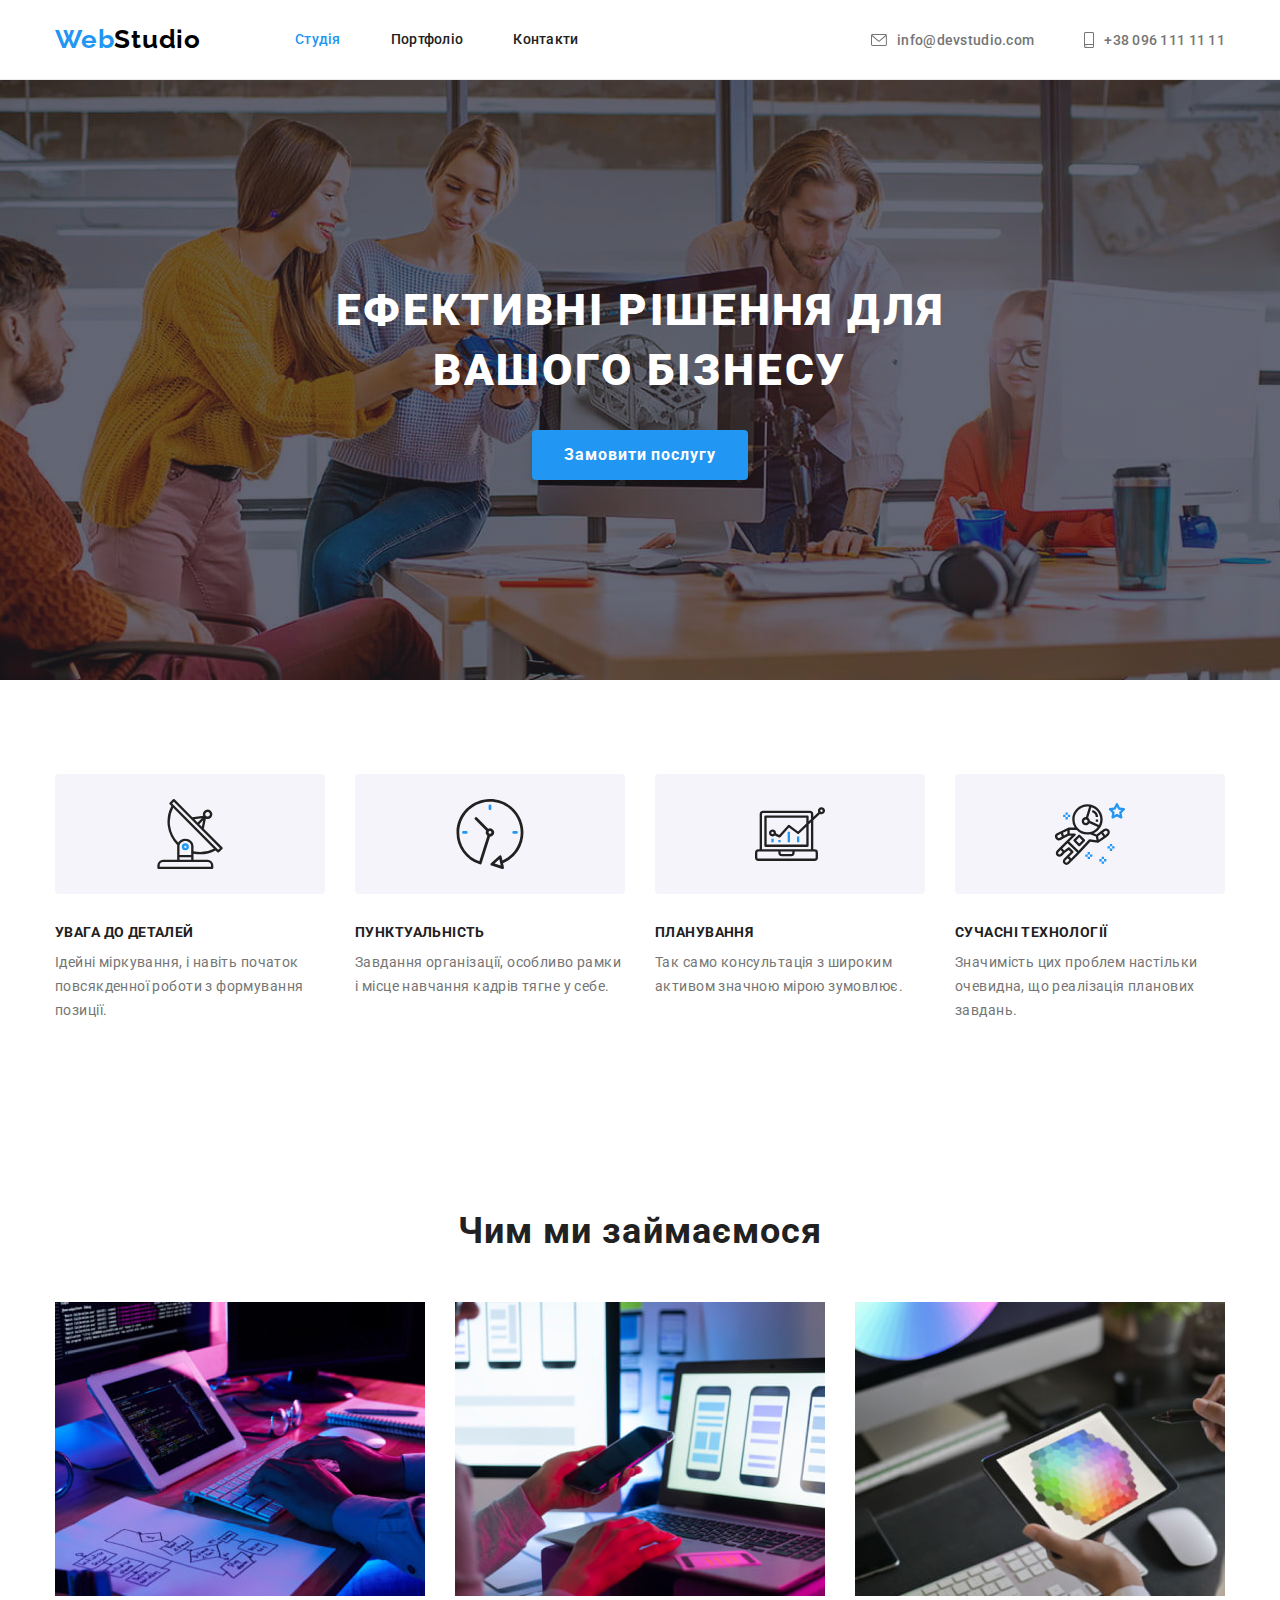
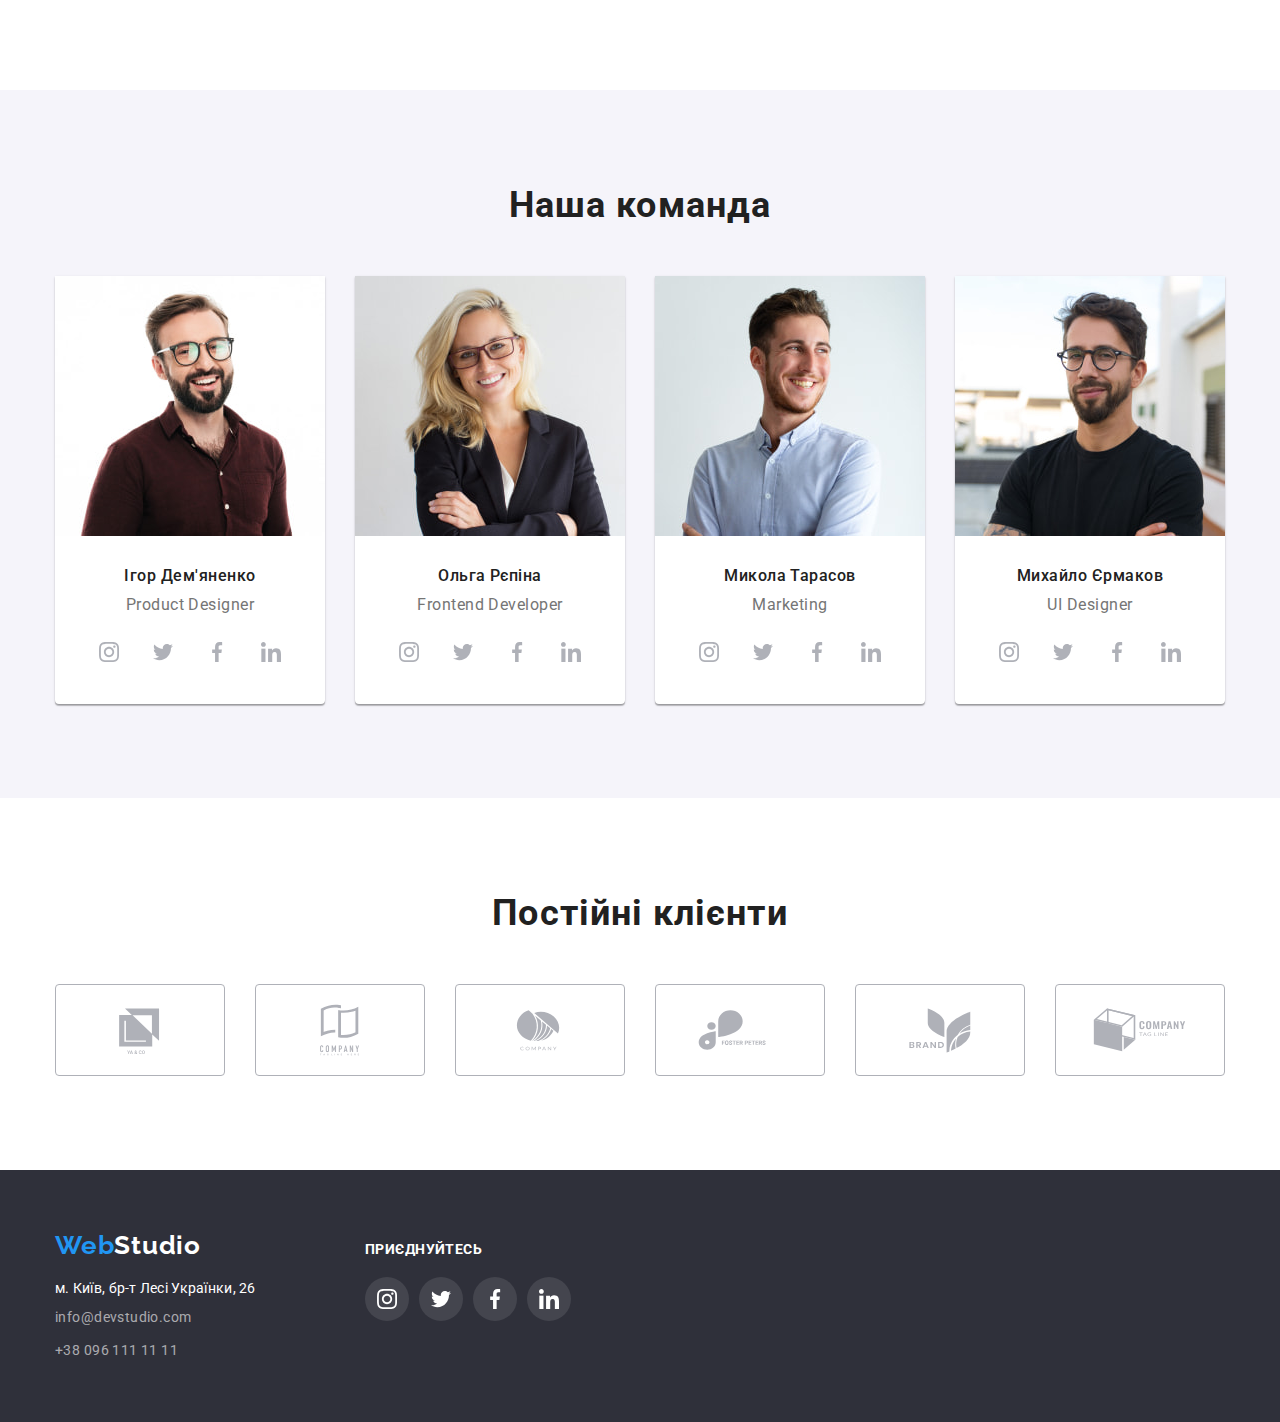
==== commit 9bd74e1e: "svgs final?" ====
--- a/index.html
+++ b/index.html
@@ -65,7 +65,7 @@
           <li class="benefits-list-item">
             <div class="logo-bg">
               <svg class="benefits-svg" width="70" height="70">
-                <use href="/images/icons/icons.svg#icon-antenna"></use>
+                <use href="./images/icons/icons.svg#antenna"></use>
               </svg>
             </div>
             <h3 class="uppertitle">УВАГА ДО ДЕТАЛЕЙ</h3>
@@ -78,7 +78,7 @@
           <li class="benefits-list-item">
             <div class="logo-bg">
               <svg class="benefits-svg" width="70" height="70">
-                <use href="/images/icons/icons.svg#icon-clock"></use>
+                <use href="./images/icons/icons.svg#clock"></use>
               </svg>
             </div>
             <h3 class="uppertitle">ПУНКТУАЛЬНІСТЬ</h3>
@@ -91,7 +91,7 @@
           <li class="benefits-list-item">
             <div class="logo-bg">
               <svg class="benefits-svg" width="70" height="70">
-                <use href="/images/icons/icons.svg#icon-diagram"></use>
+                <use href="./images/icons/icons.svg#diagram"></use>
               </svg>
             </div>
             <h3 class="uppertitle">ПЛАНУВАННЯ</h3>
@@ -103,7 +103,7 @@
           <li class="benefits-list-item">
             <div class="logo-bg">
               <svg class="benefits-svg" width="70" height="70">
-                <use href="/images/icons/icons.svg#icon-astronaut"></use>
+                <use href="./images/icons/icons.svg#astronaut"></use>
               </svg>
             </div>
             <h3 class="uppertitle">СУЧАСНІ ТЕХНОЛОГІЇ</h3>
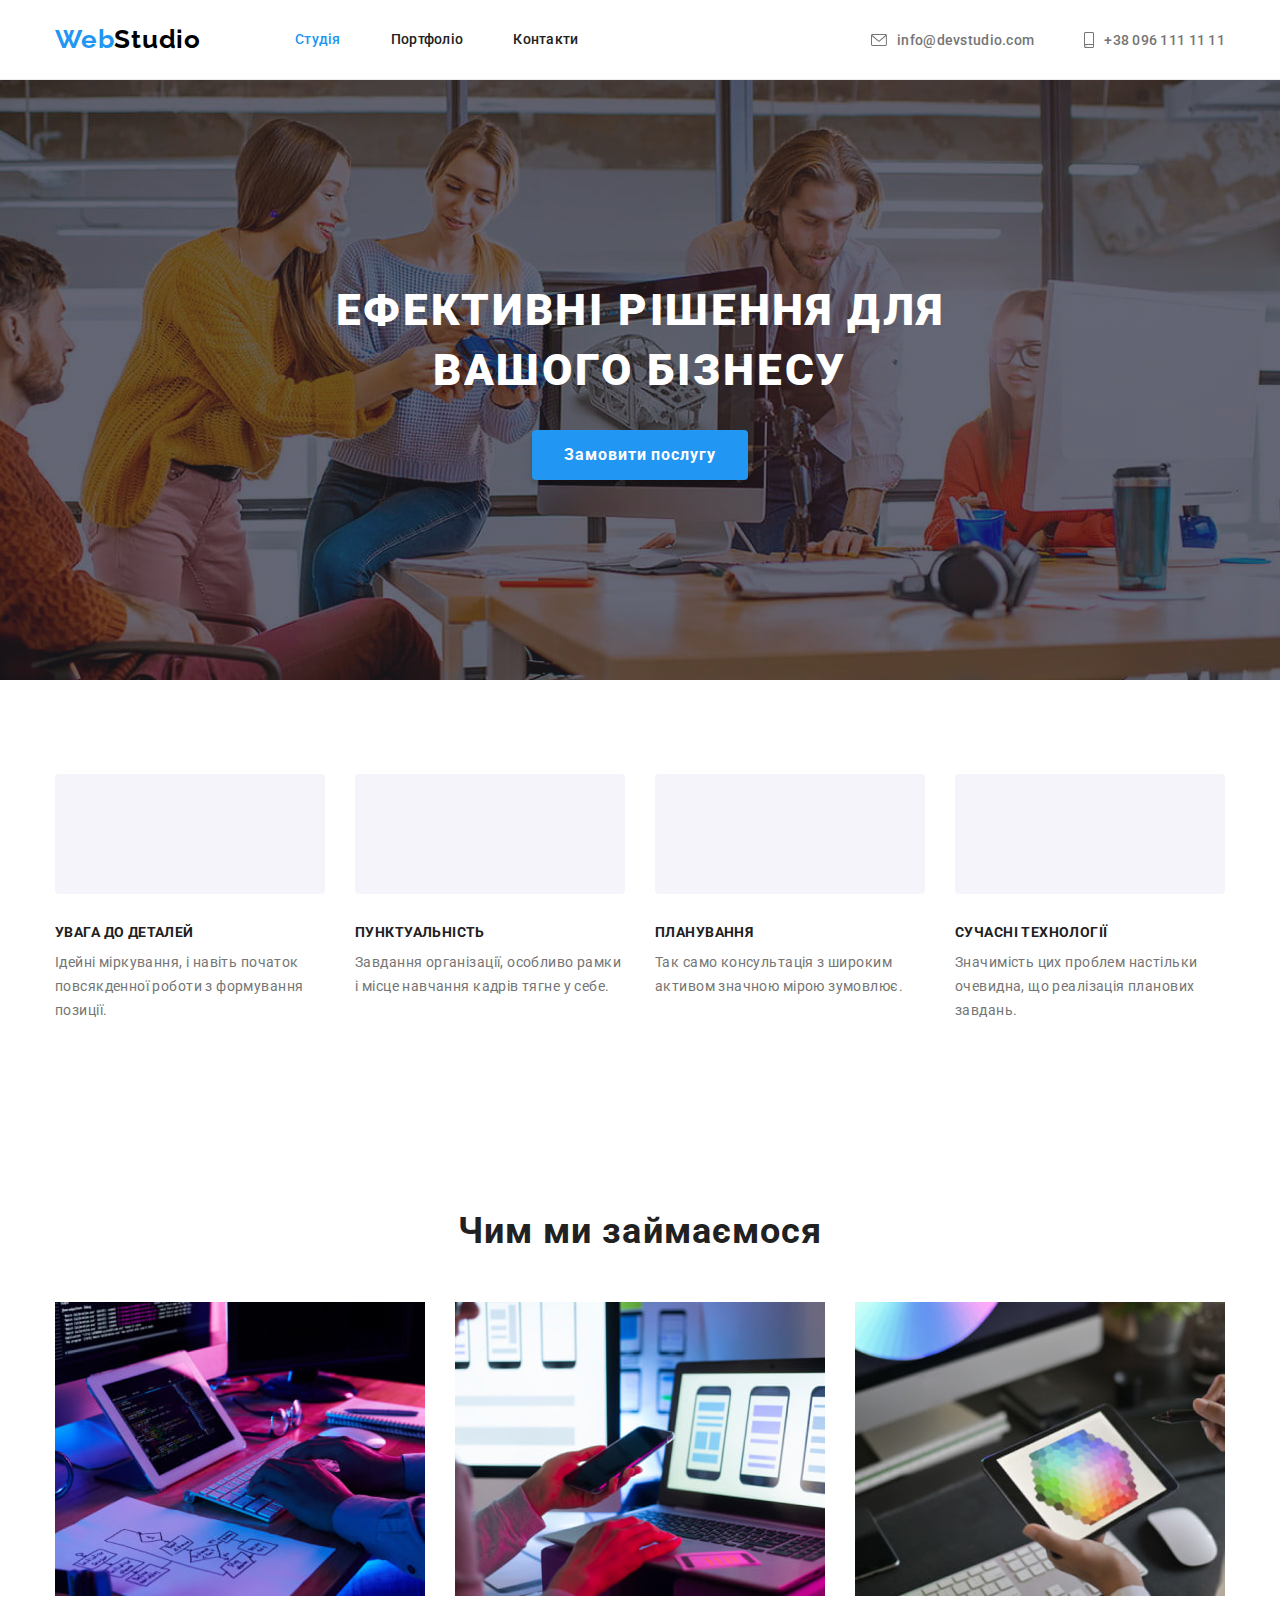
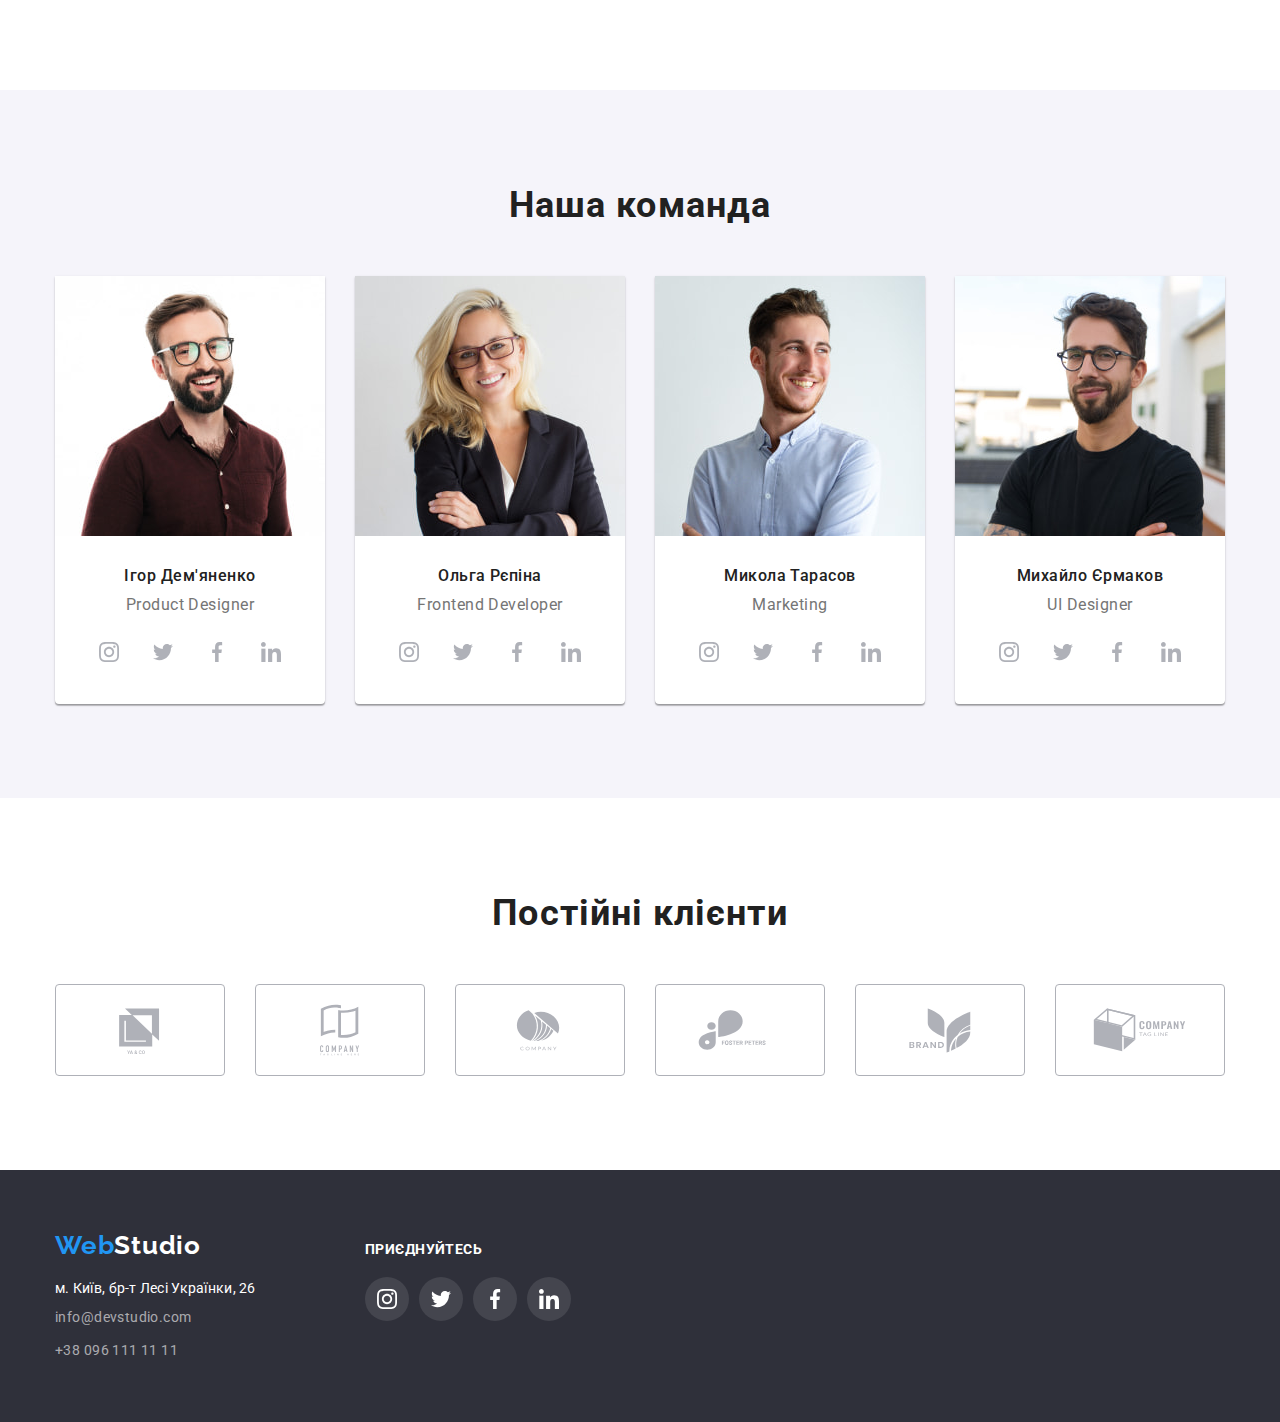
==== commit 98a42d6c: "starting2" ====
--- a/index.html
+++ b/index.html
@@ -65,7 +65,7 @@
           <li class="benefits-list-item">
             <div class="logo-bg">
               <svg class="benefits-svg" width="70" height="70">
-                <use href="./images/icons/icons.svg#antenna"></use>
+                <use href="/images/icons/icons.svg#icon-antenna"></use>
               </svg>
             </div>
             <h3 class="uppertitle">УВАГА ДО ДЕТАЛЕЙ</h3>
@@ -78,7 +78,7 @@
           <li class="benefits-list-item">
             <div class="logo-bg">
               <svg class="benefits-svg" width="70" height="70">
-                <use href="./images/icons/icons.svg#clock"></use>
+                <use href="/images/icons/icons.svg#icon-clock"></use>
               </svg>
             </div>
             <h3 class="uppertitle">ПУНКТУАЛЬНІСТЬ</h3>
@@ -91,7 +91,7 @@
           <li class="benefits-list-item">
             <div class="logo-bg">
               <svg class="benefits-svg" width="70" height="70">
-                <use href="./images/icons/icons.svg#diagram"></use>
+                <use href="/images/icons/icons.svg#icon-diagram"></use>
               </svg>
             </div>
             <h3 class="uppertitle">ПЛАНУВАННЯ</h3>
@@ -103,7 +103,7 @@
           <li class="benefits-list-item">
             <div class="logo-bg">
               <svg class="benefits-svg" width="70" height="70">
-                <use href="./images/icons/icons.svg#astronaut"></use>
+                <use href="/images/icons/icons.svg#icon-astronaut"></use>
               </svg>
             </div>
             <h3 class="uppertitle">СУЧАСНІ ТЕХНОЛОГІЇ</h3>
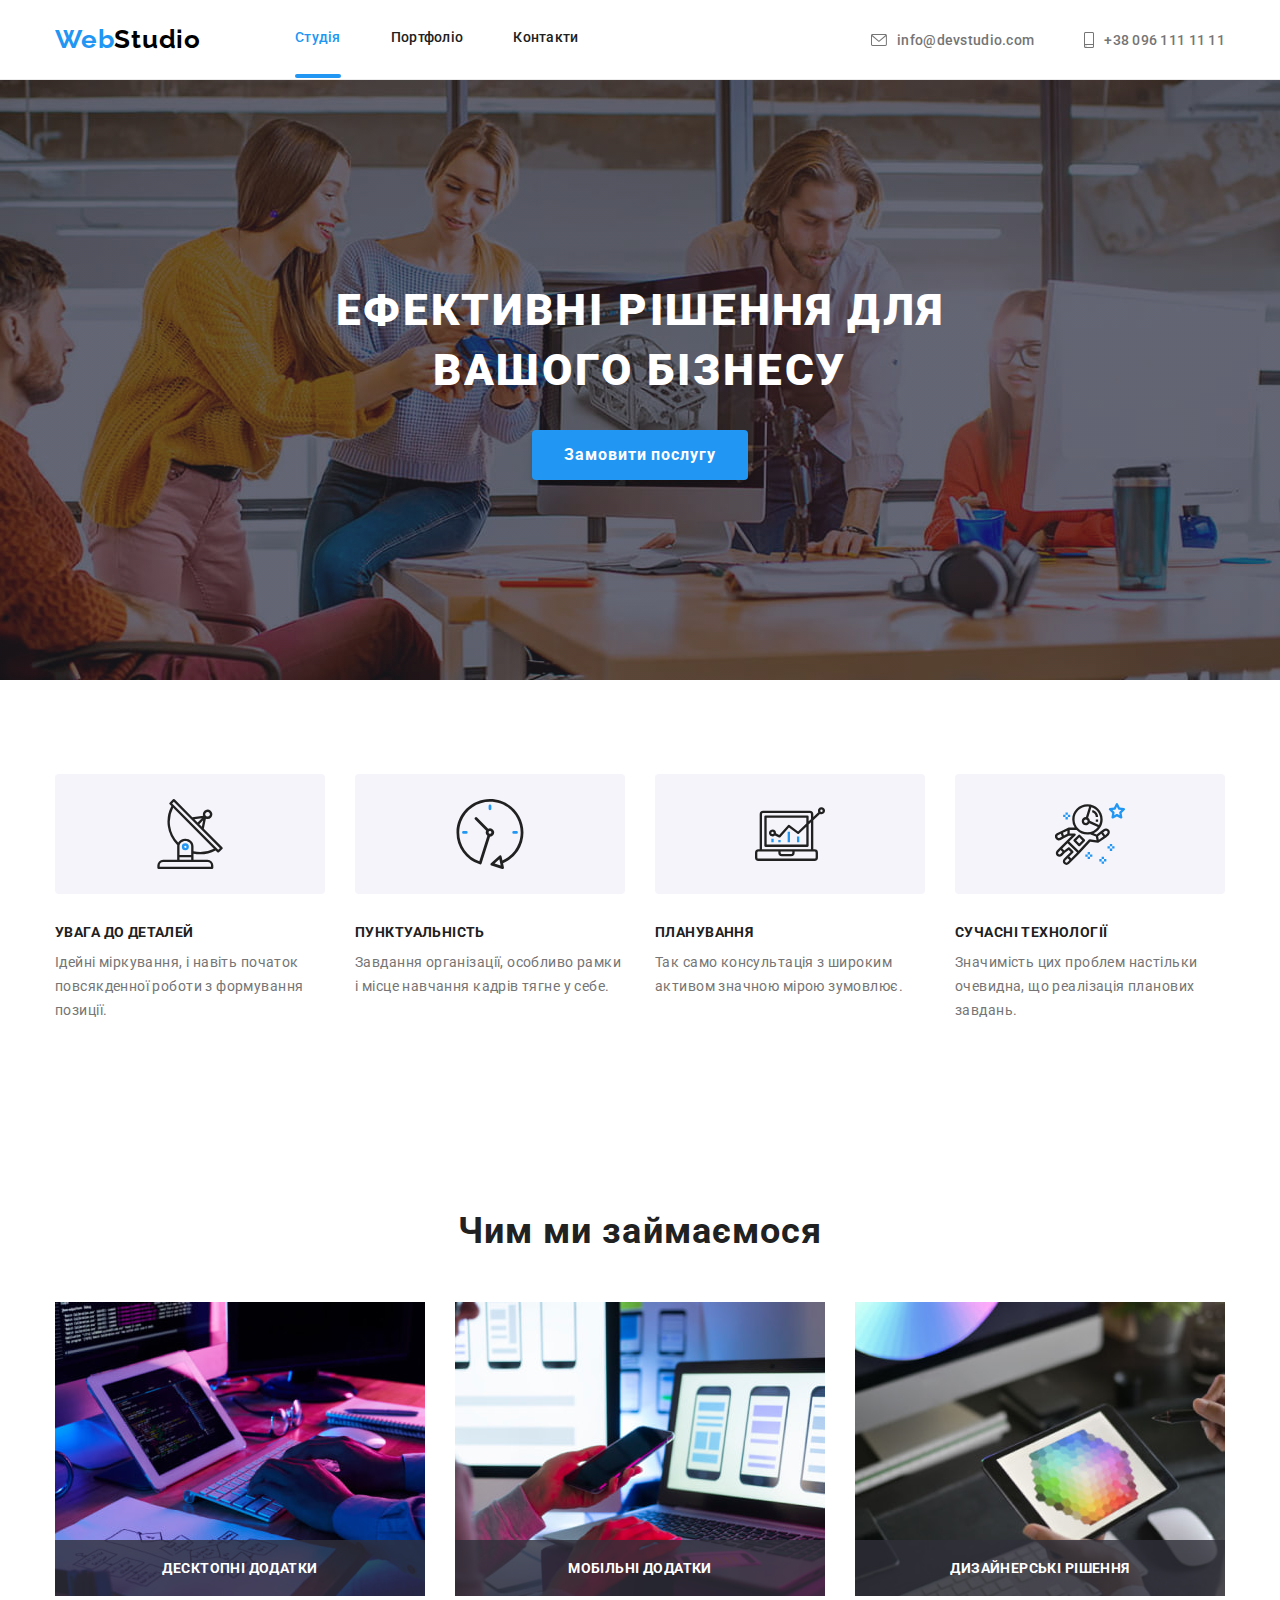
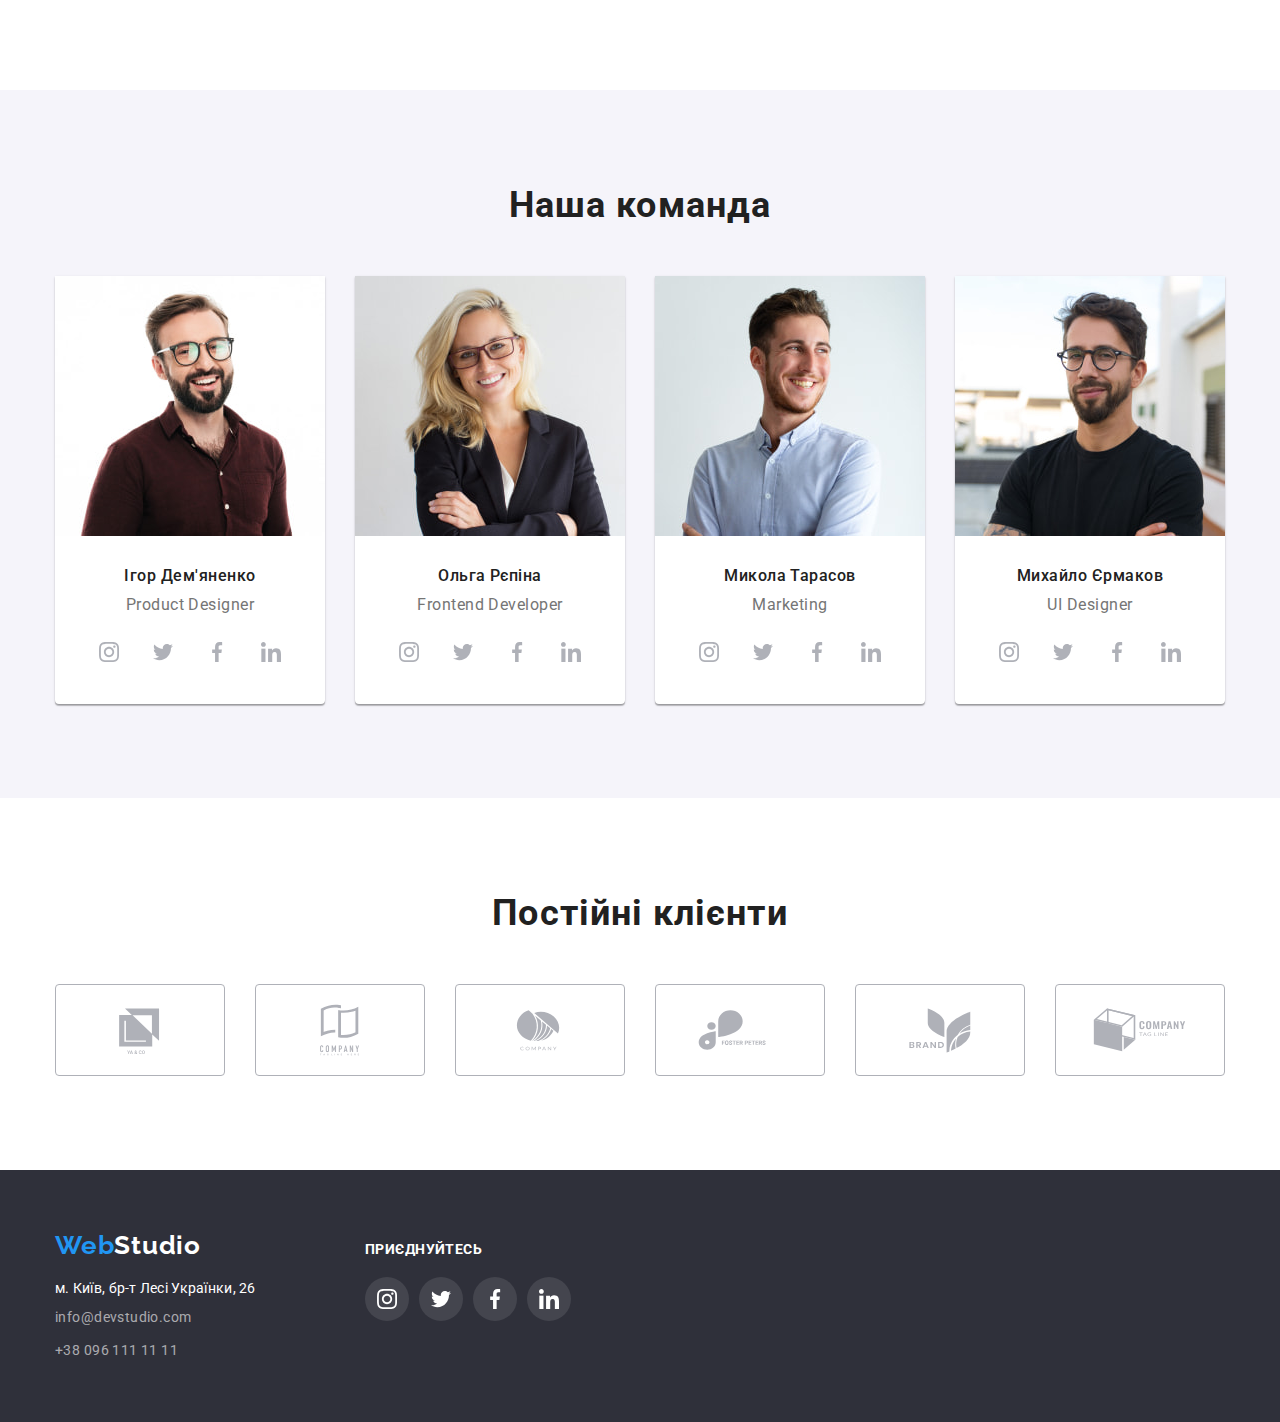
==== commit 64a72099: "." ====
--- a/index.html
+++ b/index.html
@@ -5,7 +5,7 @@
   <meta charset="UTF-8" />
   <meta http-equiv="X-UA-Compatible" content="IE=edge" />
   <meta name="viewport" content="width=device-width, initial-scale=1.0" />
-  <title>WebStudio</title>
+  <title lang="en">WebStudio</title>
   <link rel="preconnect" href="https://fonts.googleapis.com" />
   <link rel="preconnect" href="https://fonts.gstatic.com" crossorigin />
   <link href="https://fonts.googleapis.com/css2?family=Raleway:wght@700&family=Roboto:wght@400;500;700;900&display=swap"
@@ -65,7 +65,7 @@
           <li class="benefits-list-item">
             <div class="logo-bg">
               <svg class="benefits-svg" width="70" height="70">
-                <use href="/images/icons/icons.svg#icon-antenna"></use>
+                <use href="/images/icons/icons.svg#antenna"></use>
               </svg>
             </div>
             <h3 class="uppertitle">УВАГА ДО ДЕТАЛЕЙ</h3>
@@ -78,7 +78,7 @@
           <li class="benefits-list-item">
             <div class="logo-bg">
               <svg class="benefits-svg" width="70" height="70">
-                <use href="/images/icons/icons.svg#icon-clock"></use>
+                <use href="/images/icons/icons.svg#clock"></use>
               </svg>
             </div>
             <h3 class="uppertitle">ПУНКТУАЛЬНІСТЬ</h3>
@@ -91,7 +91,7 @@
           <li class="benefits-list-item">
             <div class="logo-bg">
               <svg class="benefits-svg" width="70" height="70">
-                <use href="/images/icons/icons.svg#icon-diagram"></use>
+                <use href="/images/icons/icons.svg#diagram"></use>
               </svg>
             </div>
             <h3 class="uppertitle">ПЛАНУВАННЯ</h3>
@@ -103,7 +103,7 @@
           <li class="benefits-list-item">
             <div class="logo-bg">
               <svg class="benefits-svg" width="70" height="70">
-                <use href="/images/icons/icons.svg#icon-astronaut"></use>
+                <use href="/images/icons/icons.svg#astronaut"></use>
               </svg>
             </div>
             <h3 class="uppertitle">СУЧАСНІ ТЕХНОЛОГІЇ</h3>
@@ -121,14 +121,23 @@
       <div class="container">
         <h2 class="section-title">Чим ми займаємося</h2>
         <ul class="about-list list">
-          <li>
+          <li class="about-item">
             <img src="./images/about/img1.jpeg" alt="notebook" width="370" height="294" />
-          </li>
-          <li>
+            <div class="overlay">
+              <p class="overlay-text">Десктопні додатки</p>
+            </div>
+          </li>
+          <li class="about-item">
             <img src="./images/about/img2.jpeg" alt="phone" width="370" height="294" />
-          </li>
-          <li>
+            <div class="overlay">
+              <p class="overlay-text">Мобільні додатки</p>
+            </div>
+          </li>
+          <li class="about-item">
             <img src="./images/about/img3.jpeg" alt="tablet" width="370" height="294" />
+            <div class="overlay">
+              <p class="overlay-text">Дизайнерські рішення</p>
+            </div>
           </li>
         </ul>
       </div>
@@ -402,6 +411,7 @@
       </div>
     </div>
   </footer>
+<!--- Modal window-->
 </body>
 
 </html>--- a/styles.css
+++ b/styles.css
@@ -10,6 +10,10 @@
   --portfolio-border-color: #eee;
   --indent: 30px;
   --items: 4;
+
+  --anim-fast: 300ms ease-out;
+  --anim-slow: 1s ease-in-out;
+
 }
 
 body {
@@ -31,8 +35,23 @@
   text-decoration: none;
 }
 
-.link-current {
-  color: var(--accent-color);
+.link-current::after {
+  content: '';
+  position: relative;
+  top: 28px;
+
+  /* transform: translateX(50%), scaleX(0.3); */
+
+  display: block;
+  width: 100%;
+  height: 4px;
+
+
+  border-radius: 2px;
+
+  background-color: var(--accent-color);
+  /* opacity: 0; */
+  /* transition: transform var(--anim-fast), opacity var(--anim-fast); */
 }
 
 /* reset starts */
@@ -63,6 +82,8 @@
   border-radius: 4px;
   background: var(--accent-color);
   box-shadow: 0px 4px 4px 0px rgba(0, 0, 0, 0.15);
+
+  /* transition-property: color, background; */
 }
 
 .btn:hover,
@@ -132,7 +153,9 @@
   line-height: normal;
   letter-spacing: 0.28px;
   color: var(--main-title-color);
-}
+  transition: color var(--anim-fast);
+}
+
 
 .header-link {
   display: flex;
@@ -141,6 +164,12 @@
   align-items: center;
   color: var(--typography-color);
 }
+
+/* .nav-link:hover::after,
+.nav-link:focus::after {
+  transform: translateX(50%), scaleX(1);
+  opacity: 1;
+} */
 
 .header-link:hover,
 .header-link:focus,
@@ -290,6 +319,32 @@
   gap: 30px;
 }
 
+.about-item {
+  position: relative;
+}
+.overlay {
+position: absolute;
+width: 100%;
+bottom: 0;
+padding-top: 20px;
+padding-bottom: 20px;
+background-color: rgba(47, 48, 58, 0.8);
+}
+
+.overlay-text {
+  color: var(--main-color);
+  text-align: center;
+  text-transform: uppercase;
+  font-family: Roboto;
+  font-size: 14px;
+  font-style: normal;
+  font-weight: 700;
+  line-height: normal;
+  letter-spacing: 0.42px;
+  
+}
+
+
 /* Team */
 .team-section {
   background: #f5f4fa;
@@ -346,6 +401,7 @@
   border-radius: 50%;
   background-color: var(--main-color);
   color: rgba(175, 177, 184, 1);
+  transition: color var(--anim-slow), background-color var(--anim-slow);
 }
 
 .socials-icon {
@@ -380,6 +436,7 @@
   background-color: #ffffff;
   border: rgba(175, 177, 184, 1) 1px solid;
   cursor: pointer;
+  transition: color var(--anim-fast), border var(--anim-fast);
 }
 
 .clients-item:hover,
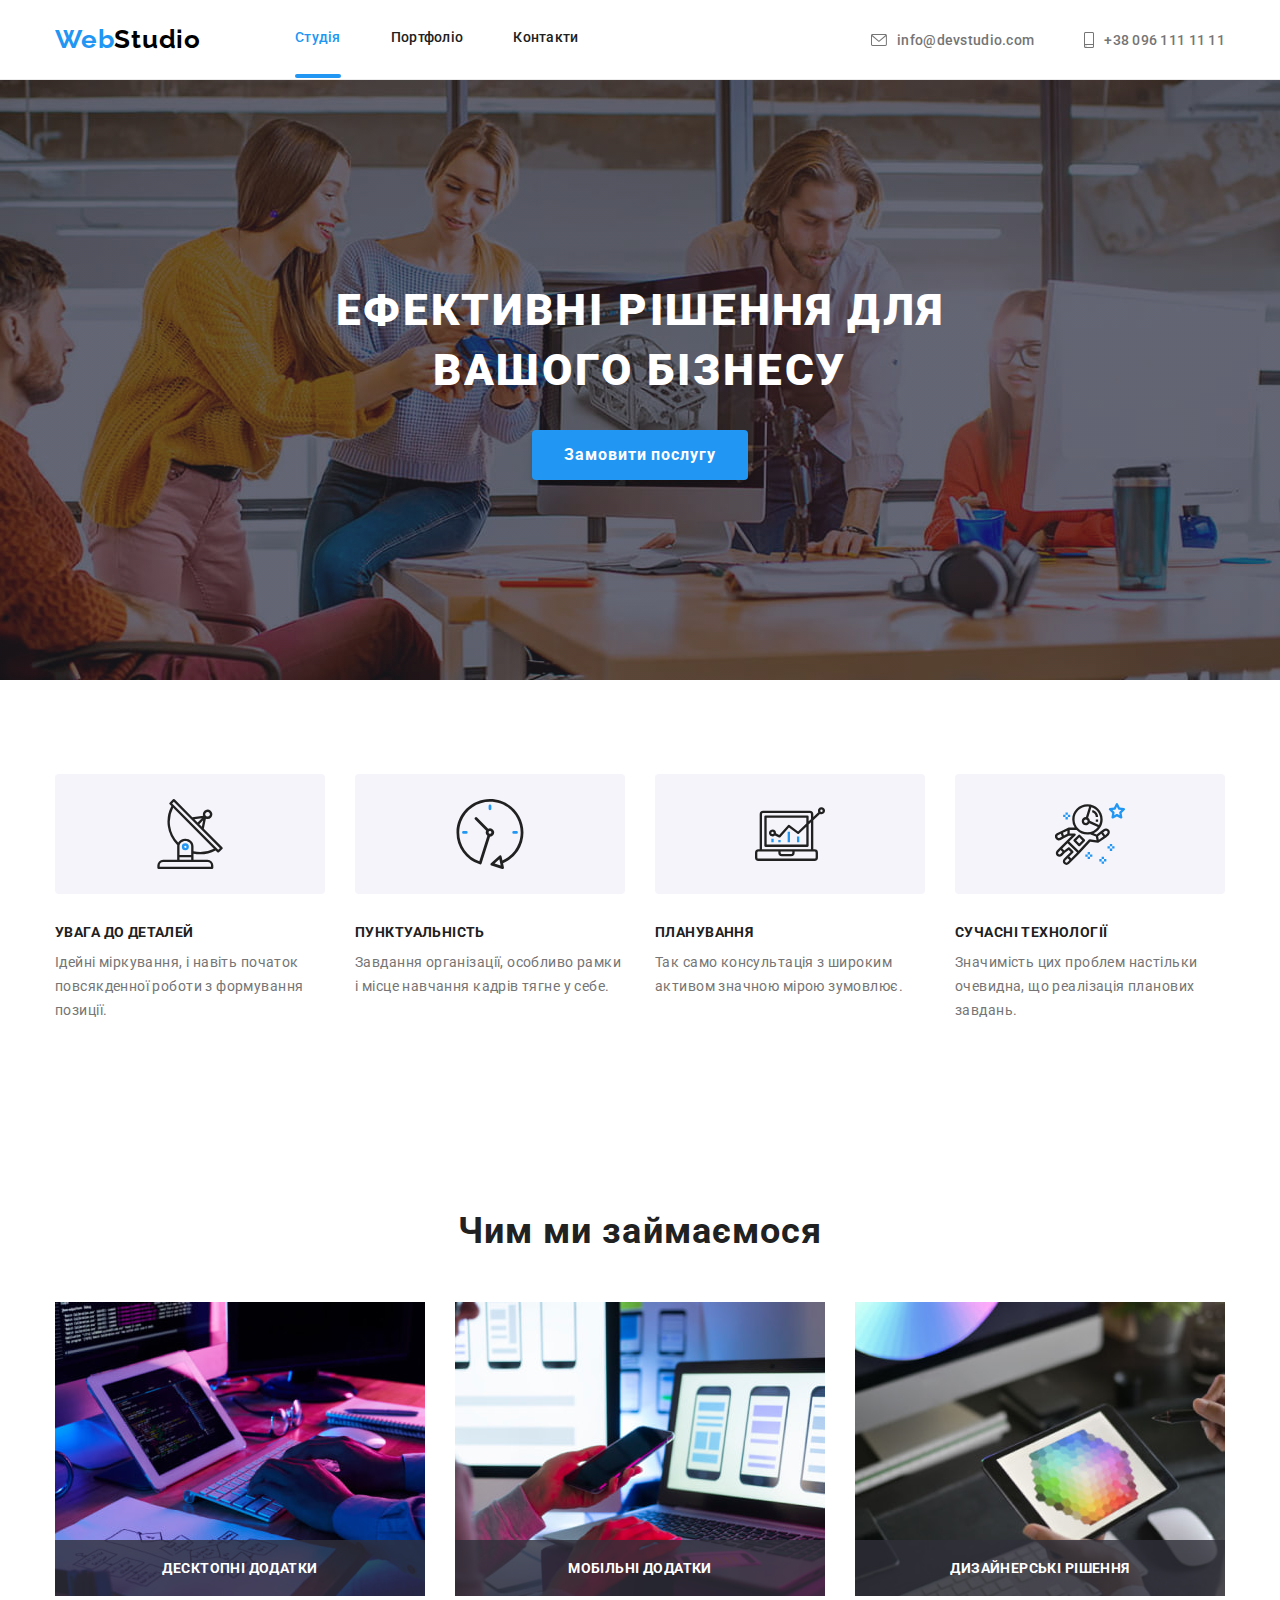
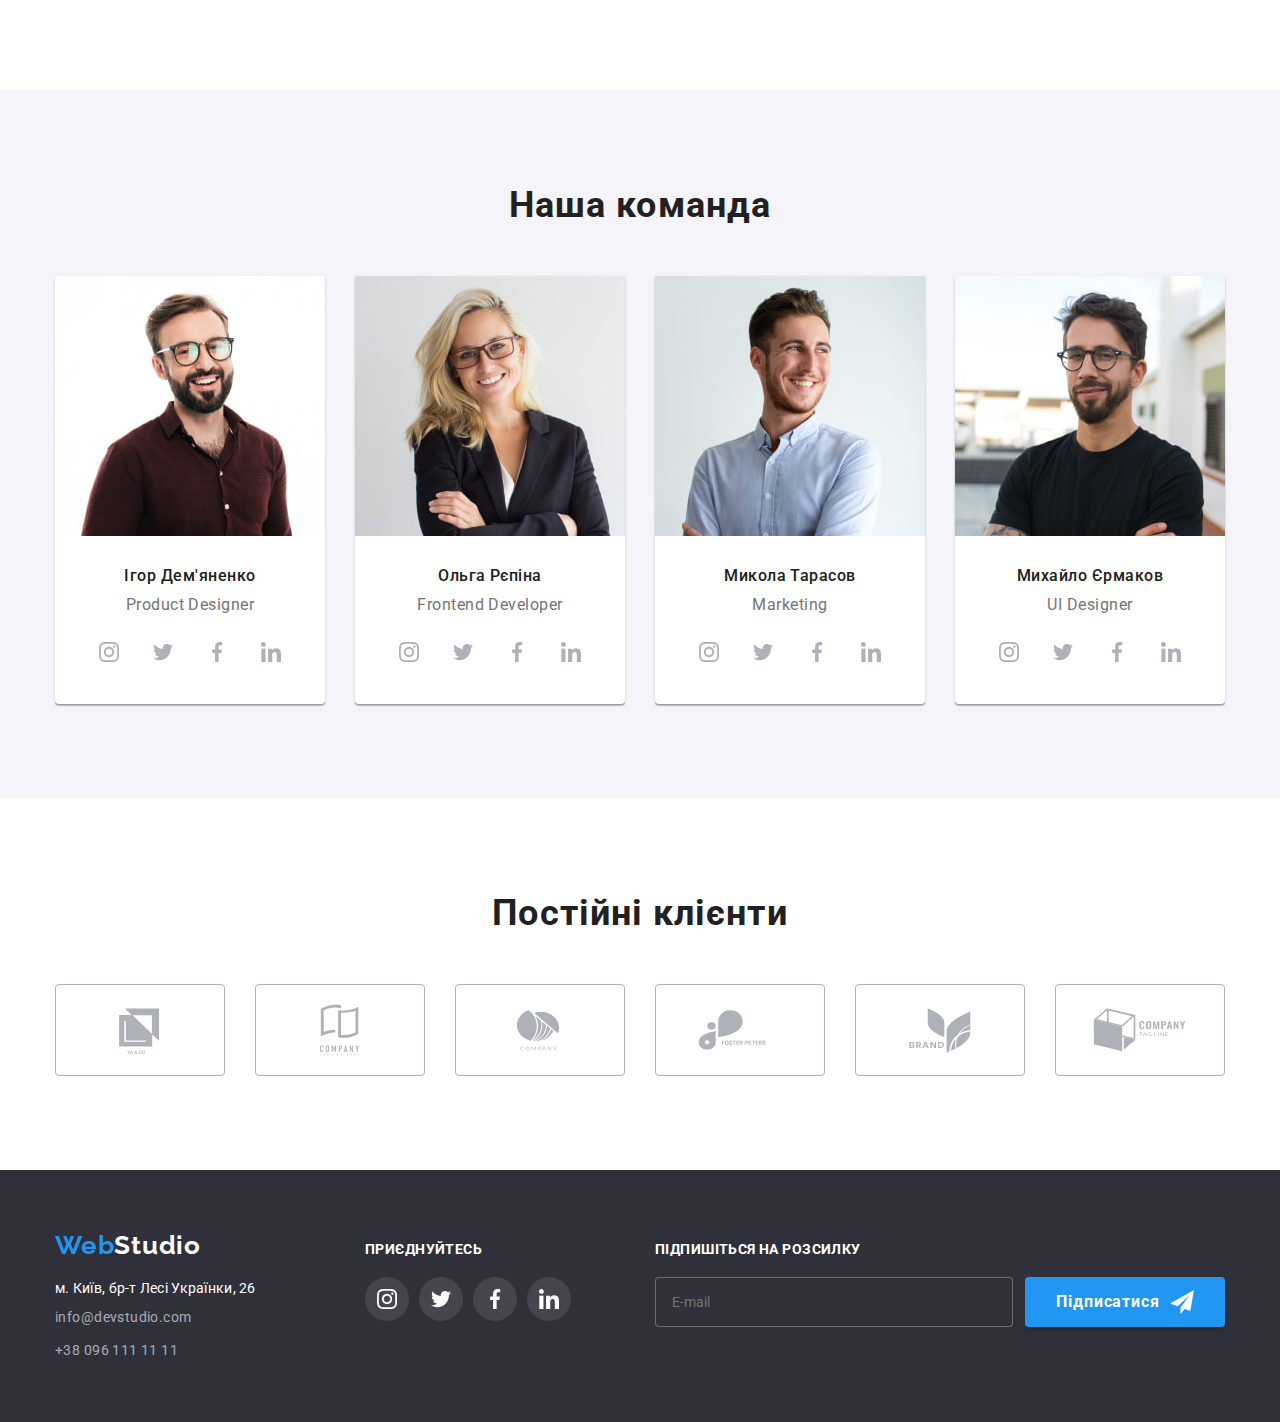
==== commit 1fe14c30: "modal-forms+ footer-forms" ====
--- a/index.html
+++ b/index.html
@@ -53,7 +53,7 @@
     <section class="hero section">
       <div class="container">
         <h1 class="title">Ефективні рішення для вашого бізнесу</h1>
-        <button class="btn main-btn btn-uppertitle" type="button">Замовити послугу
+        <button class="btn main-btn btn-uppertitle" type="button" data-modal-open>Замовити послугу
         </button>
       </div>
     </section>
@@ -65,7 +65,7 @@
           <li class="benefits-list-item">
             <div class="logo-bg">
               <svg class="benefits-svg" width="70" height="70">
-                <use href="/images/icons/icons.svg#antenna"></use>
+                <use href="./images/icons/icons.svg#antenna"></use>
               </svg>
             </div>
             <h3 class="uppertitle">УВАГА ДО ДЕТАЛЕЙ</h3>
@@ -78,7 +78,7 @@
           <li class="benefits-list-item">
             <div class="logo-bg">
               <svg class="benefits-svg" width="70" height="70">
-                <use href="/images/icons/icons.svg#clock"></use>
+                <use href="./images/icons/icons.svg#clock"></use>
               </svg>
             </div>
             <h3 class="uppertitle">ПУНКТУАЛЬНІСТЬ</h3>
@@ -91,7 +91,7 @@
           <li class="benefits-list-item">
             <div class="logo-bg">
               <svg class="benefits-svg" width="70" height="70">
-                <use href="/images/icons/icons.svg#diagram"></use>
+                <use href="./images/icons/icons.svg#diagram"></use>
               </svg>
             </div>
             <h3 class="uppertitle">ПЛАНУВАННЯ</h3>
@@ -103,7 +103,7 @@
           <li class="benefits-list-item">
             <div class="logo-bg">
               <svg class="benefits-svg" width="70" height="70">
-                <use href="/images/icons/icons.svg#astronaut"></use>
+                <use href="./images/icons/icons.svg#astronaut"></use>
               </svg>
             </div>
             <h3 class="uppertitle">СУЧАСНІ ТЕХНОЛОГІЇ</h3>
@@ -409,9 +409,66 @@
           </li>
         </ul>
       </div>
+      <div class="footer-subscribe">
+        <p class="uppertitle ft-title">Підпишіться на розсилку</p>
+        <label for="footer-email"></label>
+        <form class="footer-form" name="footer_form" id="footer-email">
+        <input class="footer-form-field input-color" type="email" placeholder="E-mail" required>
+        <button class="footer-form-btn" type="submit">
+          Підписатися<svg class="footer-form-icon" width="24" height="24">
+        <use href="./images/icons/icons.svg#icon-send"></use></svg>
+        </button>
+        </form>
+      </div>
     </div>
   </footer>
 <!--- Modal window-->
+<div class="backdrop is-hidden" data-modal>
+    <div class="modal">
+      <button class="modal-btn" data-modal-close>
+        <svg class="modal-icon" width="18" height="18">
+          <use href="./images/icons/icons.svg#icon-close"></use>
+        </svg>
+      </button>
+      <strong class="modal-label">Залиште свої дані, ми вам передзвонимо</strong>
+      <form class="modal-form" name="modal-form">
+        <div class="modal-form-group" role="group">
+          <label class="modal-form-label" for="user_name">Ім'я</label>
+          <div class="modal-form-wrapper">
+            <input class="modal-form-field" type="text" name="user_name" id="user_name">
+            <svg class="modal-form-icon" width="18" height="18">
+              <use href="./images/icons/icons.svg#modal-person-icon"></use>
+            </svg>
+          </div>
+          <label class="modal-form-label" for="user_phone">Телефон</label>
+          <div class="modal-form-wrapper">
+            <input class="modal-form-field" type="tel" name="user_phone" id="user_phone">
+            <svg class="modal-form-icon" width="18" height="18">
+              <use href="./images/icons/icons.svg#modal-phone-icon"></use>
+            </svg>
+          </div>
+          <label class="modal-form-label" for="user_mail">Пошта</label>
+          <div class="modal-form-wrapper">
+            <input class="modal-form-field" type="email" name="user_mail" id="user_mail">
+            <svg class="modal-form-icon" width="18" height="18">
+              <use href="./images/icons/icons.svg#modal-email-icon"></use>
+            </svg>
+          </div>
+          <label class="modal-form-label" for="user_message">Коментар</label>
+          <textarea class="modal-form-message" name="user_message" id="user_message"  rows="6" placeholder="Введіть текст"></textarea>
+        </div>
+        <div class="modal-form-agreement" role="group">
+          <input class="modal-form-checkbox" type="checkbox" id="user-agreement">
+          <label class="modal-form-agreement-desc" for="user-agreement">
+            Погоджуюся з розсилкою та приймаю
+            <a class="modal-form-agreement-link" href="">
+              Умови договору</a></label>
+        </div>
+        <button class="btn modal-form-btn" type="submit">Відправити</button>
+      </form>
+    </div>
+  </div>
+  <script src="./js/modal.js"></script>
 </body>
 
 </html>--- a/styles.css
+++ b/styles.css
@@ -11,8 +11,8 @@
   --indent: 30px;
   --items: 4;
 
-  --anim-fast: 300ms ease-out;
-  --anim-slow: 1s ease-in-out;
+  --anim-fast: 250ms cubic-bezier(0.4, 0, 0.2, 1);
+  /* --anim-slow: 1s ease-in-out; */
 
 }
 
@@ -83,6 +83,7 @@
   background: var(--accent-color);
   box-shadow: 0px 4px 4px 0px rgba(0, 0, 0, 0.15);
 
+  cursor: pointer;
   /* transition-property: color, background; */
 }
 
@@ -401,7 +402,7 @@
   border-radius: 50%;
   background-color: var(--main-color);
   color: rgba(175, 177, 184, 1);
-  transition: color var(--anim-slow), background-color var(--anim-slow);
+  transition: color var(--anim-fast), background-color var(--anim-fast);
 }
 
 .socials-icon {
@@ -491,7 +492,294 @@
   color: var(--main-color);
 }
 
-/* ----SECOND PAGE---- */
+.footer-form {
+  display: flex;
+  gap: 12px;
+}
+.footer-subscribe {
+  margin-left: auto;
+}
+
+.footer-form-field {
+  display: block;
+  width: 358px;
+  height: 50px;
+  padding: 15px 15px 15px 16px;
+  background-color: var(--background-color);
+  border: 1px solid rgba(255, 255, 255, 0.3);
+  filter: drop-shadow(0px 4px 4px px rgba(0, 0, 0, 0.15));
+  border-radius: 4px;
+  outline: 1px transparent;
+  outline-offset: -1px;
+  transition: border var(--anim-fast), box-shadow var(--anim-fast);
+  resize: none;
+}
+
+.footer-form-field:focus {
+  border: 1px solid rgba(33, 150, 243, 1);
+  box-shadow: 0px 1px 3px rgba(0, 0, 0, 0.12), 0px 1px 1px rgba(0, 0, 0, 0.14), 0px 2px 1px rgba(0, 0, 0, 0.2);
+}
+
+.input-color {
+ color: var(--background-color-btn);
+}
+
+.footer-form-btn {
+  display: flex;
+  width: 200px;
+  height: 50px;
+  align-items: center;
+  justify-content: center;
+  text-align: center;
+  gap: 10px;
+
+  margin: 0 auto;
+  font-weight: 700;
+  font-size: 16px;
+  line-height: 30px;
+  letter-spacing: 0.06em;
+
+  cursor: pointer;
+  color: var(--main-color);
+  border-style: none;
+  background-color: var(--accent-color);
+  box-shadow: 0px 4px 4px rgb(0 0 0 / 15%);
+  border-radius: 4px;
+  transition: background-color var(--anim-fast);
+}
+.footer-form-btn:hover {
+  background-color: #188CE8;
+}
+
+.footer-form-icon {
+  fill: var(--first-bg-color);
+
+}
+/* ---Modal-window---- */
+.backdrop {
+  position: fixed;
+  top: 0;
+  left: 0;
+
+  width: 100%;
+  height: 100%;
+  z-index: 100;
+
+  background: rgba(25, 28, 38, 0.4);
+  backdrop-filter: blur(1px);
+
+  transition: opacity var(--anim-slow), visibility var(--anim-slow);
+}
+
+.backdrop.is-hidden {
+  opacity: 0;
+  visibility: hidden;
+  pointer-events: none;
+
+  transition: opacity var(--anim-fast), visibility var(--anim-fast);
+}
+
+.modal {
+  position: absolute;
+  top: 50%;
+  left: 50%;
+  transform: translateX(-50%) translateY(-50%);
+
+  width: 528px;
+  height: 581px;
+  padding: 40px;
+
+  background-color: #ffffff;
+  border-radius: 10px;
+  box-shadow: 0px 2px 1px 0px rgba(0, 0, 0, 0.20), 0px 1px 1px 0px rgba(0, 0, 0, 0.14), 0px 1px 3px 0px rgba(0, 0, 0, 0.12);
+
+  transition: transform var(--anim-fast), opacity var(--anim-fast);
+}
+
+.backdrop.is-hidden .modal {
+  opacity: 0;
+  transform: translateX(-50%), translateY(-70%);
+}
+
+.modal-btn {
+  position: absolute;
+  top: 10px;
+  right: 10px;
+
+  padding: 0;
+  display: inline-flex;
+  align-items: center;
+  justify-content: center;
+
+  width: 30px;
+  height: 30px;
+
+  background: transparent;
+  border-radius: 50%;
+  border: 1px solid #9da4bd;
+
+  cursor: pointer;
+}
+
+.modal-icon:hover,
+.modal-icon:focus {
+  fill: var(--accent-color);
+}
+
+.modal-icon {
+  fill: rgba(0, 0, 0, 1);
+}
+
+.modal-label {
+  display: block;
+  text-align: center;
+  /* margin-top: 40px; */
+  margin-bottom: 12px;
+}
+
+.modal-form-label {
+  display: block;
+
+  font-size: 12px;
+  font-style: normal;
+  font-weight: 400;
+  line-height: calc(14/12);
+  letter-spacing: 0.12px;
+  margin-bottom: 4px;
+  color: #757575;
+}
+
+.modal-form-group {
+  margin-bottom: 20px;
+}
+
+.modal-form-wrapper {
+  position: relative;
+  margin-bottom: 10px;
+}
+
+.modal-form-field {
+  width: 100%;
+  height: 40px;
+  padding-left: 42px;
+  
+  border-radius: 4px;
+  border: 1px solid rgba(33, 33, 33, 0.20);
+  outline: 1px solid transparent;
+  outline-offset: -1px;
+  transition: outline var(--anim-fast);
+}
+
+.modal-form-field:focus {
+  outline-color: var(--accent-color);
+}
+
+.modal-form-icon {
+  position: absolute;
+  top: 50%;
+  left: 12px;
+
+  transform: translateY(-50%);
+  transition: fill var(--anim-fast);
+}
+
+.modal-form-field:focus+.modal-form-icon {
+  fill: var(--accent-color);
+}
+
+.modal-form-message {
+  display: block;
+  width: 100%;
+  height: 120px;
+
+  margin-bottom: 20px;
+  resize: none;
+
+  border-radius: 4px;
+  border: 1px solid rgba(33, 33, 33, 0.20);
+  outline: 1px solid transparent;
+  outline-offset: -1px;
+  transition: outline var(--anim-fast);
+
+
+  padding: 12px 16px;
+  color: rgba(117, 117, 117, 0.50);
+  font-size: 12px;
+  font-style: normal;
+  font-weight: 400;
+  line-height: calc(14/12);
+  letter-spacing: 0.12px;
+}
+
+.modal-form-message:focus {
+  outline-color: var(--accent-color);
+}
+
+.modal-form-agreement {
+  display: flex;
+  align-items: center;
+  justify-content: center;
+  gap: 7px;
+
+  margin-bottom: 30px;
+  color: #757575;
+}
+
+.modal-form-checkbox {
+  appearance: none;
+  width: 16px;
+  height: 15px;
+
+  outline: 2px solid transparent;
+  outline-offset: -2px;
+  border-radius: 2px;
+  border: 1px solid rgba(33, 33, 33, 1);
+
+  background-position: center;
+  background-repeat: no-repeat;
+  background-size: 0;
+  background-image: url("data:image/svg+xml,%3Csvg width='16' height='15' viewBox='0 0 16 15' fill='none' xmlns='http://www.w3.org/2000/svg'%3E%3Cpath d='M3.95703 7.75166L3.88825 7.68604L3.81923 7.75141L2.93123 8.59258L2.85486 8.66492L2.93097 8.73753L6.42671 12.0724L6.49574 12.1382L6.56476 12.0724L14.069 4.91352L14.1449 4.84116L14.069 4.76881L13.1873 3.92764L13.1183 3.86183L13.0493 3.92761L6.49577 10.1735L3.95703 7.75166Z' fill='white' stroke='white' stroke-width='0.2'/%3E%3C/svg%3E");
+  transition: background-size var(--anim-fast), background-color var(--anim-fast), outline-color var(--anim-fast);
+}
+
+.modal-form-checkbox:checked {
+  outline-color: var(--accent-color);
+  background-color: var(--accent-color);
+  background-size: 16px 15px;
+}
+
+.modal-form-agreement-desc {
+  font-size: 14px;
+  font-style: normal;
+  font-weight: 400;
+  line-height: calc(24/14);
+  letter-spacing: 0.42px;
+
+  user-select: none;
+}
+
+.modal-form-agreement-link {
+  color: var(--accent-color);
+  text-underline-offset: 3px;
+}
+
+.modal-form-btn {
+  width: 200px;
+  height: 50px;
+  display: block;
+  margin: 0 auto; 
+  color: #FFF;
+  text-align: center;
+  
+  font-size: 16px;
+  font-style: normal;
+  font-weight: 700;
+  line-height: calc(30/16);
+  letter-spacing: 0.96px;
+}
+
+/* ----PORTFOLIO PAGE---- */
+
 .portfolio-btn {
   font-family: inherit;
   font-weight: 500;
@@ -501,9 +789,11 @@
   letter-spacing: 0.48px;
   cursor: pointer;
   border-style: none;
-  background: var(--background-color-btn);
+  background-color: var(--background-color-btn);
   border-radius: 4px;
   padding: 6px 22px;
+
+  transition: color var(--anim-fast), background-color var(--anim-fast);
 }
 
 .portfolio-list-btn {
@@ -517,6 +807,49 @@
   display: flex;
   flex-wrap: wrap;
   gap: 30px;
+}
+
+.card-item:hover {
+  box-shadow: 1px 4px 6px 0px rgba(0, 0, 0, 0.16), 0px 4px 4px 0px rgba(0, 0, 0, 0.06), 0px 1px 1px 0px rgba(0, 0, 0, 0.12);
+}
+
+.overlay-thumb {
+  position: relative;
+  overflow: hidden;
+}
+
+.portfolio-overlay {
+  position: absolute;
+  top: 0;
+  left: 0;
+
+  transform: translateY(100%);
+
+  width: 100%;
+  height: 100%;
+  padding-left: 24px;
+  padding-right: 24px;
+  display: flex;
+  align-items: center;
+  background: rgba(33, 150, 243, 0.9);
+
+  transition: transform var(--anim-fast);
+
+  user-select: none;
+}
+
+.card-item:hover .portfolio-overlay {
+transform: translateY(0);
+}
+
+.portfolio-overlay-text {
+    color: var(--main-color);
+    font-family: 'Roboto';
+    font-size: 18px;
+    font-style: normal;
+    font-weight: 400;
+    line-height: calc(28 / 18);
+    letter-spacing: 0.54px;
 }
 
 .description {
@@ -544,6 +877,4 @@
   letter-spacing: 0.48px;
 }
 
-/* .btn-list {
-
-} */
+/* ----CONTACTS PAGE---- */